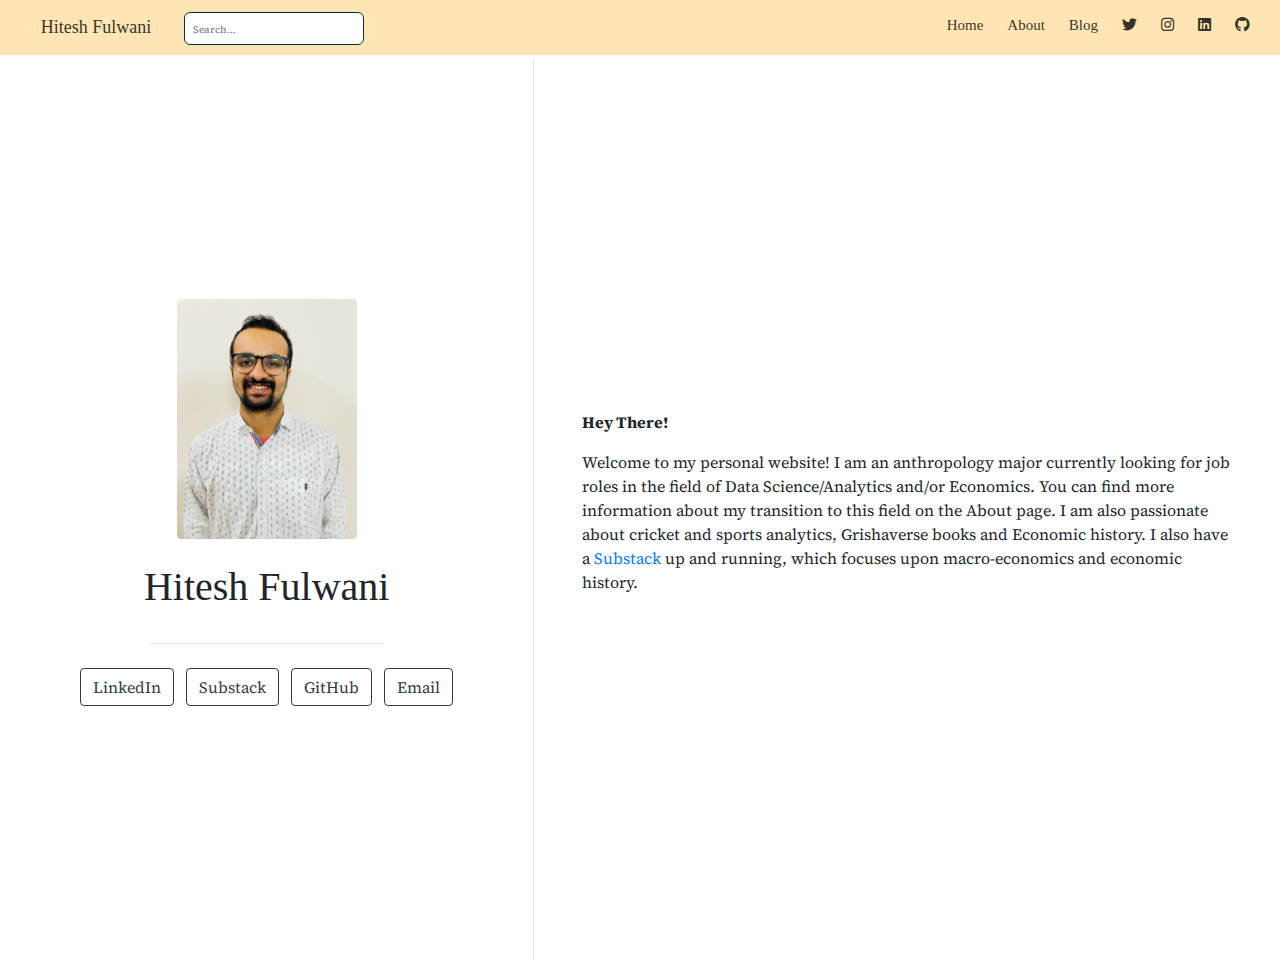
==== docs/index.html @ e6892bc8 "updating about" ====
<!doctype html>
<html lang="en">
  <head>
    <!-- Required meta tags -->
    <meta charset="utf-8">
    <meta name="viewport" content="width=device-width, initial-scale=1, shrink-to-fit=no">

    <!-- Bootstrap CSS -->
    <link rel="stylesheet" href="https://stackpath.bootstrapcdn.com/bootstrap/4.5.0/css/bootstrap.min.css">

    <link href="https://fonts.googleapis.com/css2?family=Roboto+Slab&display=swap" rel="stylesheet">
    <style type="text/css">body {font-family: 'Roboto Slab', serif;}</style>

    <title>Hitesh Fulwani</title>

    
          <!--radix_placeholder_navigation_in_header-->
          <meta name="distill:offset" content=""/>

          <script type="application/javascript">

            window.headroom_prevent_pin = false;

            window.document.addEventListener("DOMContentLoaded", function (event) {

              // initialize headroom for banner
              var header = $('header').get(0);
              var headerHeight = header.offsetHeight;
              var headroom = new Headroom(header, {
                tolerance: 5,
                onPin : function() {
                  if (window.headroom_prevent_pin) {
                    window.headroom_prevent_pin = false;
                    headroom.unpin();
                  }
                }
              });
              headroom.init();
              if(window.location.hash)
                headroom.unpin();
              $(header).addClass('headroom--transition');

              // offset scroll location for banner on hash change
              // (see: https://github.com/WickyNilliams/headroom.js/issues/38)
              window.addEventListener("hashchange", function(event) {
                window.scrollTo(0, window.pageYOffset - (headerHeight + 25));
              });

              // responsive menu
              $('.distill-site-header').each(function(i, val) {
                var topnav = $(this);
                var toggle = topnav.find('.nav-toggle');
                toggle.on('click', function() {
                  topnav.toggleClass('responsive');
                });
              });

              // nav dropdowns
              $('.nav-dropbtn').click(function(e) {
                $(this).next('.nav-dropdown-content').toggleClass('nav-dropdown-active');
                $(this).parent().siblings('.nav-dropdown')
                   .children('.nav-dropdown-content').removeClass('nav-dropdown-active');
              });
              $("body").click(function(e){
                $('.nav-dropdown-content').removeClass('nav-dropdown-active');
              });
              $(".nav-dropdown").click(function(e){
                e.stopPropagation();
              });
            });
          </script>

          <style type="text/css">

          /* Theme (user-documented overrideables for nav appearance) */

          .distill-site-nav {
            color: rgba(255, 255, 255, 0.8);
            background-color: #0F2E3D;
            font-size: 15px;
            font-weight: 300;
          }

          .distill-site-nav a {
            color: inherit;
            text-decoration: none;
          }

          .distill-site-nav a:hover {
            color: white;
          }

          @media print {
            .distill-site-nav {
              display: none;
            }
          }

          .distill-site-header {

          }

          .distill-site-footer {

          }


          /* Site Header */

          .distill-site-header {
            width: 100%;
            box-sizing: border-box;
            z-index: 3;
          }

          .distill-site-header .nav-left {
            display: inline-block;
            margin-left: 8px;
          }

          @media screen and (max-width: 768px) {
            .distill-site-header .nav-left {
              margin-left: 0;
            }
          }


          .distill-site-header .nav-right {
            float: right;
            margin-right: 8px;
          }

          .distill-site-header a,
          .distill-site-header .title {
            display: inline-block;
            text-align: center;
            padding: 14px 10px 14px 10px;
          }

          .distill-site-header .title {
            font-size: 18px;
            min-width: 150px;
          }

          .distill-site-header .logo {
            padding: 0;
          }

          .distill-site-header .logo img {
            display: none;
            max-height: 20px;
            width: auto;
            margin-bottom: -4px;
          }

          .distill-site-header .nav-image img {
            max-height: 18px;
            width: auto;
            display: inline-block;
            margin-bottom: -3px;
          }



          @media screen and (min-width: 1000px) {
            .distill-site-header .logo img {
              display: inline-block;
            }
            .distill-site-header .nav-left {
              margin-left: 20px;
            }
            .distill-site-header .nav-right {
              margin-right: 20px;
            }
            .distill-site-header .title {
              padding-left: 12px;
            }
          }


          .distill-site-header .nav-toggle {
            display: none;
          }

          .nav-dropdown {
            display: inline-block;
            position: relative;
          }

          .nav-dropdown .nav-dropbtn {
            border: none;
            outline: none;
            color: rgba(255, 255, 255, 0.8);
            padding: 16px 10px;
            background-color: transparent;
            font-family: inherit;
            font-size: inherit;
            font-weight: inherit;
            margin: 0;
            margin-top: 1px;
            z-index: 2;
          }

          .nav-dropdown-content {
            display: none;
            position: absolute;
            background-color: white;
            min-width: 200px;
            border: 1px solid rgba(0,0,0,0.15);
            border-radius: 4px;
            box-shadow: 0px 8px 16px 0px rgba(0,0,0,0.1);
            z-index: 1;
            margin-top: 2px;
            white-space: nowrap;
            padding-top: 4px;
            padding-bottom: 4px;
          }

          .nav-dropdown-content hr {
            margin-top: 4px;
            margin-bottom: 4px;
            border: none;
            border-bottom: 1px solid rgba(0, 0, 0, 0.1);
          }

          .nav-dropdown-active {
            display: block;
          }

          .nav-dropdown-content a, .nav-dropdown-content .nav-dropdown-header {
            color: black;
            padding: 6px 24px;
            text-decoration: none;
            display: block;
            text-align: left;
          }

          .nav-dropdown-content .nav-dropdown-header {
            display: block;
            padding: 5px 24px;
            padding-bottom: 0;
            text-transform: uppercase;
            font-size: 14px;
            color: #999999;
            white-space: nowrap;
          }

          .nav-dropdown:hover .nav-dropbtn {
            color: white;
          }

          .nav-dropdown-content a:hover {
            background-color: #ddd;
            color: black;
          }

          .nav-right .nav-dropdown-content {
            margin-left: -45%;
            right: 0;
          }

          @media screen and (max-width: 768px) {
            .distill-site-header a, .distill-site-header .nav-dropdown  {display: none;}
            .distill-site-header a.nav-toggle {
              float: right;
              display: block;
            }
            .distill-site-header .title {
              margin-left: 0;
            }
            .distill-site-header .nav-right {
              margin-right: 0;
            }
            .distill-site-header {
              overflow: hidden;
            }
            .nav-right .nav-dropdown-content {
              margin-left: 0;
            }
          }


          @media screen and (max-width: 768px) {
            .distill-site-header.responsive {position: relative; min-height: 500px; }
            .distill-site-header.responsive a.nav-toggle {
              position: absolute;
              right: 0;
              top: 0;
            }
            .distill-site-header.responsive a,
            .distill-site-header.responsive .nav-dropdown {
              display: block;
              text-align: left;
            }
            .distill-site-header.responsive .nav-left,
            .distill-site-header.responsive .nav-right {
              width: 100%;
            }
            .distill-site-header.responsive .nav-dropdown {float: none;}
            .distill-site-header.responsive .nav-dropdown-content {position: relative;}
            .distill-site-header.responsive .nav-dropdown .nav-dropbtn {
              display: block;
              width: 100%;
              text-align: left;
            }
          }

          /* Site Footer */

          .distill-site-footer {
            width: 100%;
            overflow: hidden;
            box-sizing: border-box;
            z-index: 3;
            margin-top: 30px;
            padding-top: 30px;
            padding-bottom: 30px;
            text-align: center;
          }

          /* Headroom */

          d-title {
            padding-top: 6rem;
          }

          @media print {
            d-title {
              padding-top: 4rem;
            }
          }

          .headroom {
            z-index: 1000;
            position: fixed;
            top: 0;
            left: 0;
            right: 0;
          }

          .headroom--transition {
            transition: all .4s ease-in-out;
          }

          .headroom--unpinned {
            top: -100px;
          }

          .headroom--pinned {
            top: 0;
          }

          /* adjust viewport for navbar height */
          /* helps vertically center bootstrap (non-distill) content */
          .min-vh-100 {
            min-height: calc(100vh - 100px) !important;
          }

          </style>

          <script src="site_libs/jquery-1.11.3/jquery.min.js"></script>
          <link href="site_libs/font-awesome-5.1.0/css/all.css" rel="stylesheet"/>
          <link href="site_libs/font-awesome-5.1.0/css/v4-shims.css" rel="stylesheet"/>
          <script src="site_libs/headroom-0.9.4/headroom.min.js"></script>
          <script src="site_libs/autocomplete-0.37.1/autocomplete.min.js"></script>
          <script src="site_libs/fuse-6.4.1/fuse.min.js"></script>

          <script type="application/javascript">

          function getMeta(metaName) {
            var metas = document.getElementsByTagName('meta');
            for (let i = 0; i < metas.length; i++) {
              if (metas[i].getAttribute('name') === metaName) {
                return metas[i].getAttribute('content');
              }
            }
            return '';
          }

          function offsetURL(url) {
            var offset = getMeta('distill:offset');
            return offset ? offset + '/' + url : url;
          }

          function createFuseIndex() {

            // create fuse index
            var options = {
              keys: [
                { name: 'title', weight: 20 },
                { name: 'categories', weight: 15 },
                { name: 'description', weight: 10 },
                { name: 'contents', weight: 5 },
              ],
              ignoreLocation: true,
              threshold: 0
            };
            var fuse = new window.Fuse([], options);

            // fetch the main search.json
            return fetch(offsetURL('search.json'))
              .then(function(response) {
                if (response.status == 200) {
                  return response.json().then(function(json) {
                    // index main articles
                    json.articles.forEach(function(article) {
                      fuse.add(article);
                    });
                    // download collections and index their articles
                    return Promise.all(json.collections.map(function(collection) {
                      return fetch(offsetURL(collection)).then(function(response) {
                        if (response.status === 200) {
                          return response.json().then(function(articles) {
                            articles.forEach(function(article) {
                              fuse.add(article);
                            });
                          })
                        } else {
                          return Promise.reject(
                            new Error('Unexpected status from search index request: ' +
                                      response.status)
                          );
                        }
                      });
                    })).then(function() {
                      return fuse;
                    });
                  });

                } else {
                  return Promise.reject(
                    new Error('Unexpected status from search index request: ' +
                                response.status)
                  );
                }
              });
          }

          window.document.addEventListener("DOMContentLoaded", function (event) {

            // get search element (bail if we don't have one)
            var searchEl = window.document.getElementById('distill-search');
            if (!searchEl)
              return;

            createFuseIndex()
              .then(function(fuse) {

                // make search box visible
                searchEl.classList.remove('hidden');

                // initialize autocomplete
                var options = {
                  autoselect: true,
                  hint: false,
                  minLength: 2,
                };
                window.autocomplete(searchEl, options, [{
                  source: function(query, callback) {
                    const searchOptions = {
                      isCaseSensitive: false,
                      shouldSort: true,
                      minMatchCharLength: 2,
                      limit: 10,
                    };
                    var results = fuse.search(query, searchOptions);
                    callback(results
                      .map(function(result) { return result.item; })
                    );
                  },
                  templates: {
                    suggestion: function(suggestion) {
                      var img = suggestion.preview && Object.keys(suggestion.preview).length > 0
                        ? `<img src="${offsetURL(suggestion.preview)}"</img>`
                        : '';
                      var html = `
                        <div class="search-item">
                          <h3>${suggestion.title}</h3>
                          <div class="search-item-description">
                            ${suggestion.description || ''}
                          </div>
                          <div class="search-item-preview">
                            ${img}
                          </div>
                        </div>
                      `;
                      return html;
                    }
                  }
                }]).on('autocomplete:selected', function(event, suggestion) {
                  window.location.href = offsetURL(suggestion.path);
                });
                // remove inline display style on autocompleter (we want to
                // manage responsive display via css)
                $('.algolia-autocomplete').css("display", "");
              })
              .catch(function(error) {
                console.log(error);
              });

          });

          </script>

          <style type="text/css">

          .nav-search {
            font-size: x-small;
          }

          /* Algolioa Autocomplete */

          .algolia-autocomplete {
            display: inline-block;
            margin-left: 10px;
            vertical-align: sub;
            background-color: white;
            color: black;
            padding: 6px;
            padding-top: 8px;
            padding-bottom: 0;
            border-radius: 6px;
            border: 1px #0F2E3D solid;
            width: 180px;
          }


          @media screen and (max-width: 768px) {
            .distill-site-nav .algolia-autocomplete {
              display: none;
              visibility: hidden;
            }
            .distill-site-nav.responsive .algolia-autocomplete {
              display: inline-block;
              visibility: visible;
            }
            .distill-site-nav.responsive .algolia-autocomplete .aa-dropdown-menu {
              margin-left: 0;
              width: 400px;
              max-height: 400px;
            }
          }

          .algolia-autocomplete .aa-input, .algolia-autocomplete .aa-hint {
            width: 90%;
            outline: none;
            border: none;
          }

          .algolia-autocomplete .aa-hint {
            color: #999;
          }
          .algolia-autocomplete .aa-dropdown-menu {
            width: 550px;
            max-height: 70vh;
            overflow-x: visible;
            overflow-y: scroll;
            padding: 5px;
            margin-top: 3px;
            margin-left: -150px;
            background-color: #fff;
            border-radius: 5px;
            border: 1px solid #999;
            border-top: none;
          }

          .algolia-autocomplete .aa-dropdown-menu .aa-suggestion {
            cursor: pointer;
            padding: 5px 4px;
            border-bottom: 1px solid #eee;
          }

          .algolia-autocomplete .aa-dropdown-menu .aa-suggestion:last-of-type {
            border-bottom: none;
            margin-bottom: 2px;
          }

          .algolia-autocomplete .aa-dropdown-menu .aa-suggestion .search-item {
            overflow: hidden;
            font-size: 0.8em;
            line-height: 1.4em;
          }

          .algolia-autocomplete .aa-dropdown-menu .aa-suggestion .search-item h3 {
            font-size: 1rem;
            margin-block-start: 0;
            margin-block-end: 5px;
          }

          .algolia-autocomplete .aa-dropdown-menu .aa-suggestion .search-item-description {
            display: inline-block;
            overflow: hidden;
            height: 2.8em;
            width: 80%;
            margin-right: 4%;
          }

          .algolia-autocomplete .aa-dropdown-menu .aa-suggestion .search-item-preview {
            display: inline-block;
            width: 15%;
          }

          .algolia-autocomplete .aa-dropdown-menu .aa-suggestion .search-item-preview img {
            height: 3em;
            width: auto;
            display: none;
          }

          .algolia-autocomplete .aa-dropdown-menu .aa-suggestion .search-item-preview img[src] {
            display: initial;
          }

          .algolia-autocomplete .aa-dropdown-menu .aa-suggestion.aa-cursor {
            background-color: #eee;
          }
          .algolia-autocomplete .aa-dropdown-menu .aa-suggestion em {
            font-weight: bold;
            font-style: normal;
          }

          </style>


          <!--/radix_placeholder_navigation_in_header-->
          <!--radix_placeholder_site_in_header-->
          <script type="text/javascript" cookie-consent="tracking" async src="https://www.googletagmanager.com/gtag/js?id=G-RFBGCQ4ZJC"></script>
          <script type="text/javascript" cookie-consent="tracking">
          window.dataLayer = window.dataLayer || [];
          function gtag(){dataLayer.push(arguments);}
          gtag('js', new Date());
          gtag('config', 'G-RFBGCQ4ZJC');
          </script>
          <!--/radix_placeholder_site_in_header-->
          
          <style type="text/css">
          body {
            padding-top: 60px;
          }
          </style>
          <style type="text/css">
          /* base variables */

          /* Edit the CSS properties in this file to create a custom
             Distill theme. Only edit values in the right column
             for each row; values shown are the CSS defaults.
             To return any property to the default,
             you may set its value to: unset
             All rows must end with a semi-colon.                      */

          /* Optional: embed custom fonts here with `@import`          */
          /* This must remain at the top of this file.                 */



          html {
            /*-- Main font sizes --*/
            --title-size:      50px;
            --body-size:       1.06rem;
            --code-size:       14px;
            --aside-size:      12px;
            --fig-cap-size:    13px;
            /*-- Main font colors --*/
            --title-color:     #000000;
            --header-color:    rgba(0, 0, 0, 0.8);
            --body-color:      rgba(0, 0, 0, 0.8);
            --aside-color:     rgba(0, 0, 0, 0.6);
            --fig-cap-color:   rgba(0, 0, 0, 0.6);
            /*-- Specify custom fonts ~~~ must be imported above   --*/
            --heading-font:    sans-serif;
            --mono-font:       monospace;
            --body-font:       sans-serif;
            --navbar-font:     sans-serif;  /* websites + blogs only */
          }

          /*-- ARTICLE METADATA --*/
          d-byline {
            --heading-size:    0.6rem;
            --heading-color:   rgba(0, 0, 0, 0.5);
            --body-size:       0.8rem;
            --body-color:      rgba(0, 0, 0, 0.8);
          }

          /*-- ARTICLE TABLE OF CONTENTS --*/
          .d-contents {
            --heading-size:    18px;
            --contents-size:   13px;
          }

          /*-- ARTICLE APPENDIX --*/
          d-appendix {
            --heading-size:    15px;
            --heading-color:   rgba(0, 0, 0, 0.65);
            --text-size:       0.8em;
            --text-color:      rgba(0, 0, 0, 0.5);
          }

          /*-- WEBSITE HEADER + FOOTER --*/
          /* These properties only apply to Distill sites and blogs  */

          .distill-site-header {
            --title-size:       18px;
            --text-color:       rgba(255, 255, 255, 0.8);
            --text-size:        15px;
            --hover-color:      white;
            --bkgd-color:       #0F2E3D;
          }

          .distill-site-footer {
            --text-color:       rgba(255, 255, 255, 0.8);
            --text-size:        15px;
            --hover-color:      white;
            --bkgd-color:       #0F2E3D;
          }

          /*-- Additional custom styles --*/
          /* Add any additional CSS rules below                      */
          </style>
          <style type="text/css">
          /* base variables */

          /* Edit the CSS properties in this file to create a custom
             Distill theme. Only edit values in the right column
             for each row; values shown are the CSS defaults.
             To return any property to the default,
             you may set its value to: unset
             All rows must end with a semi-colon.                      */

          /* Optional: embed custom fonts here with `@import`          */
          /* This must remain at the top of this file.                 */

          @import url ('https://fonts.googleapis.com/css2?family=Newsreader:wght@200&display=swap');
          @import url('https://fonts.googleapis.com/css2?family=Crimson+Text');
          @import url('https://fonts.googleapis.com/css2?family=DM+Mono');
          @import url('https://fonts.googleapis.com/css2?family=Source+Serif+Pro&display=swap');


          html {
            /*-- Main font sizes --*/
            --title-size:      50px;
            --body-size:       1.06rem;
            --code-size:       14px;
            --aside-size:      13px;
            --fig-cap-size:    13px;
            /*-- Main font colors --*/
            --title-color:     #000000;
            --header-color:    rgba(0, 0, 0, 0.8);
            --body-color:      rgba(0, 0, 0, 0.8);
            --aside-color:     rgba(0, 0, 0, 0.6);
            --fig-cap-color:   rgba(0, 0, 0, 0.6);
            /*-- Specify custom fonts ~~~ must be imported above   --*/
             /*-- Specify custom fonts ~~~ must be imported above   --*/
            --heading-font:    "Newsreader", serif;
            --mono-font:       "Crimson Text", monospace;
            --body-font:       "Source Serif Pro", serif;
            --navbar-font:     "Newsreader", serif; /* websites + blogs only */
          }

          /*-- ARTICLE METADATA --*/
          d-byline {
            --heading-size:    0.6rem;
            --heading-color:   rgba(0, 0, 0, 0.5);
            --body-size:       1.0rem;
            --body-color:      rgba(0, 0, 0, 0.8);
          }

          /*-- ARTICLE TABLE OF CONTENTS --*/
          .d-contents {
            --heading-size:    18px;
            --contents-size:   13px;
          }

          /*-- ARTICLE APPENDIX --*/
          d-appendix {
            --heading-size:    15px;
            --heading-color:   rgba(0, 0, 0, 0.65);
            --text-size:       0.8em;
            --text-color:      rgba(0, 0, 0, 0.5);
          }

          /*-- WEBSITE HEADER + FOOTER --*/
          /* These properties only apply to Distill sites and blogs  */

          .distill-site-header {
            --title-size:       18px;
            --text-color:       rgb(0 0 0 / 80%);
            --text-size:        15px;
            --hover-color:      rgb(0 0 0 / 80%);
            --bkgd-color:       #FFE5B4;
          }

          .distill-site-footer {
            --text-color:       rgba(255, 255, 255, 0.8);
            --text-size:        15px;
            --hover-color:      white;
            --bkgd-color:       #FFE5B4;
          }




          /*-- Additional custom styles --*/
          /* Add any additional CSS rules below                      */

          .pull-left {
            float: left;
            width: 47%;
          }

          .pull-right {
            float: right;
            width: 47%;
          }

          .card {
              color: #474747;
              background-color: #FFE5B4;
              box-shadow: 0 4px 8px 0 rgba(0,0,0,0.2);
              transition: 0.3s;
              border-radius: 10px; 
              margin: 16px 16px;
              text-decoration: none;
              display: flex;
          }







          .card-img {
            padding-top: 10px;
            padding-right: 10px;
            padding-bottom: 5px;
            border-radius: 30px;
          }



          .card-footer {
            background-color: #000;
            color: white;
            text-align: right;
            padding-right: 2px;
          }




          @media screen and (max-width: 992px) {
            .card {
              color: #474747;
              background-color: #FFE5B4;
              box-shadow: 0 4px 8px 0 rgba(0,0,0,0.2);
              transition: 0.3s;
              border-radius: 10px; 
              margin: 16px 16px;
              text-decoration: none;
              display: block;
              width: 300px;
            }
            
          }</style>
          <style type="text/css">
          /* base style */

          /* FONT FAMILIES */

          :root {
            --heading-default: -apple-system, BlinkMacSystemFont, "Segoe UI", Roboto, Oxygen, Ubuntu, Cantarell, "Fira Sans", "Droid Sans", "Helvetica Neue", Arial, sans-serif;
            --mono-default: Consolas, Monaco, 'Andale Mono', 'Ubuntu Mono', monospace;
            --body-default: -apple-system, BlinkMacSystemFont, "Segoe UI", Roboto, Oxygen, Ubuntu, Cantarell, "Fira Sans", "Droid Sans", "Helvetica Neue", Arial, sans-serif;
          }

          body,
          .posts-list .post-preview p,
          .posts-list .description p {
            font-family: var(--body-font), var(--body-default);
          }

          h1, h2, h3, h4, h5, h6,
          .posts-list .post-preview h2,
          .posts-list .description h2 {
            font-family: var(--heading-font), var(--heading-default);
          }

          d-article div.sourceCode code,
          d-article pre code {
            font-family: var(--mono-font), var(--mono-default);
          }


          /*-- TITLE --*/
          d-title h1,
          .posts-list > h1 {
            color: var(--title-color, black);
          }

          d-title h1 {
            font-size: var(--title-size, 50px);
          }

          /*-- HEADERS --*/
          d-article h1,
          d-article h2,
          d-article h3,
          d-article h4,
          d-article h5,
          d-article h6 {
            color: var(--header-color, rgba(0, 0, 0, 0.8));
          }

          /*-- BODY --*/
          d-article > p,  /* only text inside of <p> tags */
          d-article > ul, /* lists */
          d-article > ol {
            color: var(--body-color, rgba(0, 0, 0, 0.8));
            font-size: var(--body-size, 1.06rem);
          }


          /*-- CODE --*/
          d-article div.sourceCode code,
          d-article pre code {
            font-size: var(--code-size, 14px);
          }

          /*-- ASIDE --*/
          d-article aside {
            font-size: var(--aside-size, 12px);
            color: var(--aside-color, rgba(0, 0, 0, 0.6));
          }

          /*-- FIGURE CAPTIONS --*/
          figure .caption,
          figure figcaption,
          .figure .caption {
            font-size: var(--fig-cap-size, 13px);
            color: var(--fig-cap-color, rgba(0, 0, 0, 0.6));
          }

          /*-- METADATA --*/
          d-byline h3 {
            font-size: var(--heading-size, 0.6rem);
            color: var(--heading-color, rgba(0, 0, 0, 0.5));
          }

          d-byline {
            font-size: var(--body-size, 0.8rem);
            color: var(--body-color, rgba(0, 0, 0, 0.8));
          }

          d-byline a,
          d-article d-byline a {
            color: var(--body-color, rgba(0, 0, 0, 0.8));
          }

          /*-- TABLE OF CONTENTS --*/
          .d-contents nav h3 {
            font-size: var(--heading-size, 18px);
          }

          .d-contents nav a {
            font-size: var(--contents-size, 13px);
          }

          /*-- APPENDIX --*/
          d-appendix h3 {
            font-size: var(--heading-size, 15px);
            color: var(--heading-color, rgba(0, 0, 0, 0.65));
          }

          d-appendix {
            font-size: var(--text-size, 0.8em);
            color: var(--text-color, rgba(0, 0, 0, 0.5));
          }

          d-appendix d-footnote-list a.footnote-backlink {
            color: var(--text-color, rgba(0, 0, 0, 0.5));
          }

          /*-- WEBSITE HEADER + FOOTER --*/
          .distill-site-header .title {
            font-size: var(--title-size, 18px);
            font-family: var(--navbar-font), var(--heading-default);
          }

          .distill-site-header a,
          .nav-dropdown .nav-dropbtn {
            font-family: var(--navbar-font), var(--heading-default);
          }

          .nav-dropdown .nav-dropbtn {
            color: var(--text-color, rgba(255, 255, 255, 0.8));
            font-size: var(--text-size, 15px);
          }

          .distill-site-header a:hover,
          .nav-dropdown:hover .nav-dropbtn {
            color: var(--hover-color, white);
          }

          .distill-site-header {
            font-size: var(--text-size, 15px);
            color: var(--text-color, rgba(255, 255, 255, 0.8));
            background-color: var(--bkgd-color, #0F2E3D);
          }

          .distill-site-footer {
            font-size: var(--text-size, 15px);
            color: var(--text-color, rgba(255, 255, 255, 0.8));
            background-color: var(--bkgd-color, #0F2E3D);
          }

          .distill-site-footer a:hover {
            color: var(--hover-color, white);
          }</style>
          <script src="C:\Users\HITESH~1\DOCUME~1\R\WIN-LI~1\4.0\RMARKD~1\rmd\h\pandoc\HEADER~1.JS"></script>
    
    
  </head>
  <body>

          <!--radix_placeholder_navigation_before_body-->
          <header class="header header--fixed" role="banner">
          <nav class="distill-site-nav distill-site-header">
          <div class="nav-left">
          <a href="index.html" class="title">Hitesh Fulwani</a>
          <input id="distill-search" class="nav-search hidden" type="text" placeholder="Search..."/>
          </div>
          <div class="nav-right">
          <a href="index.html">Home</a>
          <a href="about.html">About</a>
          <a href="blog.html">Blog</a>
          <a href="https://twitter.com/hiteshf8">
          <i class="fab fa-twitter" aria-hidden="true"></i>
          </a>
          <a href="https://www.instagram.com/hitesh_fulwani08/">
          <i class="fab fa-instagram" aria-hidden="true"></i>
          </a>
          <a href="https://www.linkedin.com/in/hitesh-fulwani-ba5a4119a/">
          <i class="fab fa-linkedin" aria-hidden="true"></i>
          </a>
          <a href="https://github.com/Hitesh-Fulwani">
          <i class="fab fa-github" aria-hidden="true"></i>
          </a>
          <a href="javascript:void(0);" class="nav-toggle">&#9776;</a>
          </div>
          </nav>
          </header>
          <!--/radix_placeholder_navigation_before_body-->
          <!--radix_placeholder_site_before_body-->
          <!--/radix_placeholder_site_before_body-->
    
    <div class="container-fluid d-none d-lg-block d-xl-block">
      <div class="d-flex row flex-row vh-100">
        <div class="d-flex flex-column col-5 align-items-center text-center align-self-center">
          <div class="mx-auto text-center">
            <div class="p-3">
              <img src=images/my_image.jpg style="height:15rem" class="rounded">
            </div>
            <div class="p-2">
              <h1>Hitesh Fulwani</h1>
            </div>
            <hr style="width:60%;"/>
            <div class="p-2">
              <div id="icon-list">
                <ul class="list-inline">
                                    <li class="list-inline-item">
                    <a href=https://www.linkedin.com/in/hitesh-fulwani-ba5a4119a/>
                      <button type="button" class="btn btn-outline-dark mb-2">
                        LinkedIn
                      </button>
                    </a>
                  </li>
                                    <li class="list-inline-item">
                    <a href=https://hiteshfulwani.substack.com/>
                      <button type="button" class="btn btn-outline-dark mb-2">
                        Substack
                      </button>
                    </a>
                  </li>
                                    <li class="list-inline-item">
                    <a href=https://github.com/Hitesh-Fulwani>
                      <button type="button" class="btn btn-outline-dark mb-2">
                        GitHub
                      </button>
                    </a>
                  </li>
                                    <li class="list-inline-item">
                    <a href=hiteshf@protonmail.com>
                      <button type="button" class="btn btn-outline-dark mb-2">
                        Email
                      </button>
                    </a>
                  </li>
                                  </ul>
              </div>
            </div>
          </div>
        </div>
        <div class="d-flex flex-column vh-100 border-left"></div>
        <div class="d-flex flex-column col px-5 align-items-center align-self-center mh-100" style="overflow-y: scroll;">
          <div class="my-5" id="content">
            <p><strong>Hey There!</strong></p>
            <p>Welcome to my personal website! I am an anthropology major currently looking for job roles in the field of Data Science/Analytics and/or Economics. You can find more information about my transition to this field on the About page. I am also passionate about cricket and sports analytics, Grishaverse books and Economic history. I also have a <a href="https://hiteshfulwani.substack.com/">Substack</a> up and running, which focuses upon macro-economics and economic history.</p>
          </div>
        </div>
      </div>
    </div>

    <div class="container-flex min-vh-100 d-block d-lg-none d-xl-none">
      <div class="d-flex flex-row justify-content-center">
        <div class="d-flex flex-col">
          <div class="mx-auto">
            <div class="p-3 mt-3 text-center">
              <img src=images/my_image.jpg style="height:15rem" class="rounded">
            </div>
            <div class="p-2 text-center">
              <h1>Hitesh Fulwani</h1>
            </div>
            <hr style="width:60%;"/>

            <div class="row justify-content-center align-items-center">
              <div class="col-8 p-1 text-center">
                <div class="list-group">
                                    <a href=https://www.linkedin.com/in/hitesh-fulwani-ba5a4119a/>
                    <button type="button" class="list-group-item list-group-item-action my-1 rounded">
                      LinkedIn
                    </button>
                  </a>
                                    <a href=https://hiteshfulwani.substack.com/>
                    <button type="button" class="list-group-item list-group-item-action my-1 rounded">
                      Substack
                    </button>
                  </a>
                                    <a href=https://github.com/Hitesh-Fulwani>
                    <button type="button" class="list-group-item list-group-item-action my-1 rounded">
                      GitHub
                    </button>
                  </a>
                                    <a href=hiteshf@protonmail.com>
                    <button type="button" class="list-group-item list-group-item-action my-1 rounded">
                      Email
                    </button>
                  </a>
                                  </div>
              </div>
            </div>
            <div class="p pt-4 px-5">
              <p><strong>Hey There!</strong></p>
              <p>Welcome to my personal website! I am an anthropology major currently looking for job roles in the field of Data Science/Analytics and/or Economics. You can find more information about my transition to this field on the About page. I am also passionate about cricket and sports analytics, Grishaverse books and Economic history. I also have a <a href="https://hiteshfulwani.substack.com/">Substack</a> up and running, which focuses upon macro-economics and economic history.</p>
            </div>
        </div>
      </div>
    </div>

    <!-- Optional JavaScript -->
    <!-- jQuery first, then Popper.js, then Bootstrap JS -->
    <script src="https://code.jquery.com/jquery-3.5.1.slim.min.js" integrity="sha384-DfXdz2htPH0lsSSs5nCTpuj/zy4C+OGpamoFVy38MVBnE+IbbVYUew+OrCXaRkfj" crossorigin="anonymous"></script>
    <script src="https://cdn.jsdelivr.net/npm/popper.js@1.16.0/dist/umd/popper.min.js" integrity="sha384-Q6E9RHvbIyZFJoft+2mJbHaEWldlvI9IOYy5n3zV9zzTtmI3UksdQRVvoxMfooAo" crossorigin="anonymous"></script>
    <script src="https://stackpath.bootstrapcdn.com/bootstrap/4.5.0/js/bootstrap.min.js" integrity="sha384-OgVRvuATP1z7JjHLkuOU7Xw704+h835Lr+6QL9UvYjZE3Ipu6Tp75j7Bh/kR0JKI" crossorigin="anonymous"></script>

      <!--radix_placeholder_site_after_body-->
      <!--/radix_placeholder_site_after_body-->
      <!--radix_placeholder_navigation_after_body-->
      <!--/radix_placeholder_navigation_after_body-->
  
  </body>
</html>
---- docs/site_libs/font-awesome-5.1.0/css/all.css ----
/*!
 * Font Awesome Free 5.1.0 by @fontawesome - https://fontawesome.com
 * License - https://fontawesome.com/license (Icons: CC BY 4.0, Fonts: SIL OFL 1.1, Code: MIT License)
 */
.fa,.fab,.fal,.far,.fas{-moz-osx-font-smoothing:grayscale;-webkit-font-smoothing:antialiased;display:inline-block;font-style:normal;font-variant:normal;text-rendering:auto;line-height:1}.fa-lg{font-size:1.33333em;line-height:.75em;vertical-align:-.0667em}.fa-xs{font-size:.75em}.fa-sm{font-size:.875em}.fa-1x{font-size:1em}.fa-2x{font-size:2em}.fa-3x{font-size:3em}.fa-4x{font-size:4em}.fa-5x{font-size:5em}.fa-6x{font-size:6em}.fa-7x{font-size:7em}.fa-8x{font-size:8em}.fa-9x{font-size:9em}.fa-10x{font-size:10em}.fa-fw{text-align:center;width:1.25em}.fa-ul{list-style-type:none;margin-left:2.5em;padding-left:0}.fa-ul>li{position:relative}.fa-li{left:-2em;position:absolute;text-align:center;width:2em;line-height:inherit}.fa-border{border:.08em solid #eee;border-radius:.1em;padding:.2em .25em .15em}.fa-pull-left{float:left}.fa-pull-right{float:right}.fa.fa-pull-left,.fab.fa-pull-left,.fal.fa-pull-left,.far.fa-pull-left,.fas.fa-pull-left{margin-right:.3em}.fa.fa-pull-right,.fab.fa-pull-right,.fal.fa-pull-right,.far.fa-pull-right,.fas.fa-pull-right{margin-left:.3em}.fa-spin{animation:a 2s infinite linear}.fa-pulse{animation:a 1s infinite steps(8)}@keyframes a{0%{transform:rotate(0deg)}to{transform:rotate(1turn)}}.fa-rotate-90{-ms-filter:"progid:DXImageTransform.Microsoft.BasicImage(rotation=1)";transform:rotate(90deg)}.fa-rotate-180{-ms-filter:"progid:DXImageTransform.Microsoft.BasicImage(rotation=2)";transform:rotate(180deg)}.fa-rotate-270{-ms-filter:"progid:DXImageTransform.Microsoft.BasicImage(rotation=3)";transform:rotate(270deg)}.fa-flip-horizontal{-ms-filter:"progid:DXImageTransform.Microsoft.BasicImage(rotation=0, mirror=1)";transform:scaleX(-1)}.fa-flip-vertical{transform:scaleY(-1)}.fa-flip-horizontal.fa-flip-vertical,.fa-flip-vertical{-ms-filter:"progid:DXImageTransform.Microsoft.BasicImage(rotation=2, mirror=1)"}.fa-flip-horizontal.fa-flip-vertical{transform:scale(-1)}:root .fa-flip-horizontal,:root .fa-flip-vertical,:root .fa-rotate-90,:root .fa-rotate-180,:root .fa-rotate-270{-webkit-filter:none;filter:none}.fa-stack{display:inline-block;height:2em;line-height:2em;position:relative;vertical-align:middle;width:2em}.fa-stack-1x,.fa-stack-2x{left:0;position:absolute;text-align:center;width:100%}.fa-stack-1x{line-height:inherit}.fa-stack-2x{font-size:2em}.fa-inverse{color:#fff}.fa-500px:before{content:"\f26e"}.fa-accessible-icon:before{content:"\f368"}.fa-accusoft:before{content:"\f369"}.fa-address-book:before{content:"\f2b9"}.fa-address-card:before{content:"\f2bb"}.fa-adjust:before{content:"\f042"}.fa-adn:before{content:"\f170"}.fa-adversal:before{content:"\f36a"}.fa-affiliatetheme:before{content:"\f36b"}.fa-algolia:before{content:"\f36c"}.fa-align-center:before{content:"\f037"}.fa-align-justify:before{content:"\f039"}.fa-align-left:before{content:"\f036"}.fa-align-right:before{content:"\f038"}.fa-allergies:before{content:"\f461"}.fa-amazon:before{content:"\f270"}.fa-amazon-pay:before{content:"\f42c"}.fa-ambulance:before{content:"\f0f9"}.fa-american-sign-language-interpreting:before{content:"\f2a3"}.fa-amilia:before{content:"\f36d"}.fa-anchor:before{content:"\f13d"}.fa-android:before{content:"\f17b"}.fa-angellist:before{content:"\f209"}.fa-angle-double-down:before{content:"\f103"}.fa-angle-double-left:before{content:"\f100"}.fa-angle-double-right:before{content:"\f101"}.fa-angle-double-up:before{content:"\f102"}.fa-angle-down:before{content:"\f107"}.fa-angle-left:before{content:"\f104"}.fa-angle-right:before{content:"\f105"}.fa-angle-up:before{content:"\f106"}.fa-angry:before{content:"\f556"}.fa-angrycreative:before{content:"\f36e"}.fa-angular:before{content:"\f420"}.fa-app-store:before{content:"\f36f"}.fa-app-store-ios:before{content:"\f370"}.fa-apper:before{content:"\f371"}.fa-apple:before{content:"\f179"}.fa-apple-pay:before{content:"\f415"}.fa-archive:before{content:"\f187"}.fa-archway:before{content:"\f557"}.fa-arrow-alt-circle-down:before{content:"\f358"}.fa-arrow-alt-circle-left:before{content:"\f359"}.fa-arrow-alt-circle-right:before{content:"\f35a"}.fa-arrow-alt-circle-up:before{content:"\f35b"}.fa-arrow-circle-down:before{content:"\f0ab"}.fa-arrow-circle-left:before{content:"\f0a8"}.fa-arrow-circle-right:before{content:"\f0a9"}.fa-arrow-circle-up:before{content:"\f0aa"}.fa-arrow-down:before{content:"\f063"}.fa-arrow-left:before{content:"\f060"}.fa-arrow-right:before{content:"\f061"}.fa-arrow-up:before{content:"\f062"}.fa-arrows-alt:before{content:"\f0b2"}.fa-arrows-alt-h:before{content:"\f337"}.fa-arrows-alt-v:before{content:"\f338"}.fa-assistive-listening-systems:before{content:"\f2a2"}.fa-asterisk:before{content:"\f069"}.fa-asymmetrik:before{content:"\f372"}.fa-at:before{content:"\f1fa"}.fa-atlas:before{content:"\f558"}.fa-audible:before{content:"\f373"}.fa-audio-description:before{content:"\f29e"}.fa-autoprefixer:before{content:"\f41c"}.fa-avianex:before{content:"\f374"}.fa-aviato:before{content:"\f421"}.fa-award:before{content:"\f559"}.fa-aws:before{content:"\f375"}.fa-backspace:before{content:"\f55a"}.fa-backward:before{content:"\f04a"}.fa-balance-scale:before{content:"\f24e"}.fa-ban:before{content:"\f05e"}.fa-band-aid:before{content:"\f462"}.fa-bandcamp:before{content:"\f2d5"}.fa-barcode:before{content:"\f02a"}.fa-bars:before{content:"\f0c9"}.fa-baseball-ball:before{content:"\f433"}.fa-basketball-ball:before{content:"\f434"}.fa-bath:before{content:"\f2cd"}.fa-battery-empty:before{content:"\f244"}.fa-battery-full:before{content:"\f240"}.fa-battery-half:before{content:"\f242"}.fa-battery-quarter:before{content:"\f243"}.fa-battery-three-quarters:before{content:"\f241"}.fa-bed:before{content:"\f236"}.fa-beer:before{content:"\f0fc"}.fa-behance:before{content:"\f1b4"}.fa-behance-square:before{content:"\f1b5"}.fa-bell:before{content:"\f0f3"}.fa-bell-slash:before{content:"\f1f6"}.fa-bezier-curve:before{content:"\f55b"}.fa-bicycle:before{content:"\f206"}.fa-bimobject:before{content:"\f378"}.fa-binoculars:before{content:"\f1e5"}.fa-birthday-cake:before{content:"\f1fd"}.fa-bitbucket:before{content:"\f171"}.fa-bitcoin:before{content:"\f379"}.fa-bity:before{content:"\f37a"}.fa-black-tie:before{content:"\f27e"}.fa-blackberry:before{content:"\f37b"}.fa-blender:before{content:"\f517"}.fa-blind:before{content:"\f29d"}.fa-blogger:before{content:"\f37c"}.fa-blogger-b:before{content:"\f37d"}.fa-bluetooth:before{content:"\f293"}.fa-bluetooth-b:before{content:"\f294"}.fa-bold:before{content:"\f032"}.fa-bolt:before{content:"\f0e7"}.fa-bomb:before{content:"\f1e2"}.fa-bong:before{content:"\f55c"}.fa-book:before{content:"\f02d"}.fa-book-open:before{content:"\f518"}.fa-bookmark:before{content:"\f02e"}.fa-bowling-ball:before{content:"\f436"}.fa-box:before{content:"\f466"}.fa-box-open:before{content:"\f49e"}.fa-boxes:before{content:"\f468"}.fa-braille:before{content:"\f2a1"}.fa-briefcase:before{content:"\f0b1"}.fa-briefcase-medical:before{content:"\f469"}.fa-broadcast-tower:before{content:"\f519"}.fa-broom:before{content:"\f51a"}.fa-brush:before{content:"\f55d"}.fa-btc:before{content:"\f15a"}.fa-bug:before{content:"\f188"}.fa-building:before{content:"\f1ad"}.fa-bullhorn:before{content:"\f0a1"}.fa-bullseye:before{content:"\f140"}.fa-burn:before{content:"\f46a"}.fa-buromobelexperte:before{content:"\f37f"}.fa-bus:before{content:"\f207"}.fa-bus-alt:before{content:"\f55e"}.fa-buysellads:before{content:"\f20d"}.fa-calculator:before{content:"\f1ec"}.fa-calendar:before{content:"\f133"}.fa-calendar-alt:before{content:"\f073"}.fa-calendar-check:before{content:"\f274"}.fa-calendar-minus:before{content:"\f272"}.fa-calendar-plus:before{content:"\f271"}.fa-calendar-times:before{content:"\f273"}.fa-camera:before{content:"\f030"}.fa-camera-retro:before{content:"\f083"}.fa-cannabis:before{content:"\f55f"}.fa-capsules:before{content:"\f46b"}.fa-car:before{content:"\f1b9"}.fa-caret-down:before{content:"\f0d7"}.fa-caret-left:before{content:"\f0d9"}.fa-caret-right:before{content:"\f0da"}.fa-caret-square-down:before{content:"\f150"}.fa-caret-square-left:before{content:"\f191"}.fa-caret-square-right:before{content:"\f152"}.fa-caret-square-up:before{content:"\f151"}.fa-caret-up:before{content:"\f0d8"}.fa-cart-arrow-down:before{content:"\f218"}.fa-cart-plus:before{content:"\f217"}.fa-cc-amazon-pay:before{content:"\f42d"}.fa-cc-amex:before{content:"\f1f3"}.fa-cc-apple-pay:before{content:"\f416"}.fa-cc-diners-club:before{content:"\f24c"}.fa-cc-discover:before{content:"\f1f2"}.fa-cc-jcb:before{content:"\f24b"}.fa-cc-mastercard:before{content:"\f1f1"}.fa-cc-paypal:before{content:"\f1f4"}.fa-cc-stripe:before{content:"\f1f5"}.fa-cc-visa:before{content:"\f1f0"}.fa-centercode:before{content:"\f380"}.fa-certificate:before{content:"\f0a3"}.fa-chalkboard:before{content:"\f51b"}.fa-chalkboard-teacher:before{content:"\f51c"}.fa-chart-area:before{content:"\f1fe"}.fa-chart-bar:before{content:"\f080"}.fa-chart-line:before{content:"\f201"}.fa-chart-pie:before{content:"\f200"}.fa-check:before{content:"\f00c"}.fa-check-circle:before{content:"\f058"}.fa-check-double:before{content:"\f560"}.fa-check-square:before{content:"\f14a"}.fa-chess:before{content:"\f439"}.fa-chess-bishop:before{content:"\f43a"}.fa-chess-board:before{content:"\f43c"}.fa-chess-king:before{content:"\f43f"}.fa-chess-knight:before{content:"\f441"}.fa-chess-pawn:before{content:"\f443"}.fa-chess-queen:before{content:"\f445"}.fa-chess-rook:before{content:"\f447"}.fa-chevron-circle-down:before{content:"\f13a"}.fa-chevron-circle-left:before{content:"\f137"}.fa-chevron-circle-right:before{content:"\f138"}.fa-chevron-circle-up:before{content:"\f139"}.fa-chevron-down:before{content:"\f078"}.fa-chevron-left:before{content:"\f053"}.fa-chevron-right:before{content:"\f054"}.fa-chevron-up:before{content:"\f077"}.fa-child:before{content:"\f1ae"}.fa-chrome:before{content:"\f268"}.fa-church:before{content:"\f51d"}.fa-circle:before{content:"\f111"}.fa-circle-notch:before{content:"\f1ce"}.fa-clipboard:before{content:"\f328"}.fa-clipboard-check:before{content:"\f46c"}.fa-clipboard-list:before{content:"\f46d"}.fa-clock:before{content:"\f017"}.fa-clone:before{content:"\f24d"}.fa-closed-captioning:before{content:"\f20a"}.fa-cloud:before{content:"\f0c2"}.fa-cloud-download-alt:before{content:"\f381"}.fa-cloud-upload-alt:before{content:"\f382"}.fa-cloudscale:before{content:"\f383"}.fa-cloudsmith:before{content:"\f384"}.fa-cloudversify:before{content:"\f385"}.fa-cocktail:before{content:"\f561"}.fa-code:before{content:"\f121"}.fa-code-branch:before{content:"\f126"}.fa-codepen:before{content:"\f1cb"}.fa-codiepie:before{content:"\f284"}.fa-coffee:before{content:"\f0f4"}.fa-cog:before{content:"\f013"}.fa-cogs:before{content:"\f085"}.fa-coins:before{content:"\f51e"}.fa-columns:before{content:"\f0db"}.fa-comment:before{content:"\f075"}.fa-comment-alt:before{content:"\f27a"}.fa-comment-dots:before{content:"\f4ad"}.fa-comment-slash:before{content:"\f4b3"}.fa-comments:before{content:"\f086"}.fa-compact-disc:before{content:"\f51f"}.fa-compass:before{content:"\f14e"}.fa-compress:before{content:"\f066"}.fa-concierge-bell:before{content:"\f562"}.fa-connectdevelop:before{content:"\f20e"}.fa-contao:before{content:"\f26d"}.fa-cookie:before{content:"\f563"}.fa-cookie-bite:before{content:"\f564"}.fa-copy:before{content:"\f0c5"}.fa-copyright:before{content:"\f1f9"}.fa-couch:before{content:"\f4b8"}.fa-cpanel:before{content:"\f388"}.fa-creative-commons:before{content:"\f25e"}.fa-creative-commons-by:before{content:"\f4e7"}.fa-creative-commons-nc:before{content:"\f4e8"}.fa-creative-commons-nc-eu:before{content:"\f4e9"}.fa-creative-commons-nc-jp:before{content:"\f4ea"}.fa-creative-commons-nd:before{content:"\f4eb"}.fa-creative-commons-pd:before{content:"\f4ec"}.fa-creative-commons-pd-alt:before{content:"\f4ed"}.fa-creative-commons-remix:before{content:"\f4ee"}.fa-creative-commons-sa:before{content:"\f4ef"}.fa-creative-commons-sampling:before{content:"\f4f0"}.fa-creative-commons-sampling-plus:before{content:"\f4f1"}.fa-creative-commons-share:before{content:"\f4f2"}.fa-credit-card:before{content:"\f09d"}.fa-crop:before{content:"\f125"}.fa-crop-alt:before{content:"\f565"}.fa-crosshairs:before{content:"\f05b"}.fa-crow:before{content:"\f520"}.fa-crown:before{content:"\f521"}.fa-css3:before{content:"\f13c"}.fa-css3-alt:before{content:"\f38b"}.fa-cube:before{content:"\f1b2"}.fa-cubes:before{content:"\f1b3"}.fa-cut:before{content:"\f0c4"}.fa-cuttlefish:before{content:"\f38c"}.fa-d-and-d:before{content:"\f38d"}.fa-dashcube:before{content:"\f210"}.fa-database:before{content:"\f1c0"}.fa-deaf:before{content:"\f2a4"}.fa-delicious:before{content:"\f1a5"}.fa-deploydog:before{content:"\f38e"}.fa-deskpro:before{content:"\f38f"}.fa-desktop:before{content:"\f108"}.fa-deviantart:before{content:"\f1bd"}.fa-diagnoses:before{content:"\f470"}.fa-dice:before{content:"\f522"}.fa-dice-five:before{content:"\f523"}.fa-dice-four:before{content:"\f524"}.fa-dice-one:before{content:"\f525"}.fa-dice-six:before{content:"\f526"}.fa-dice-three:before{content:"\f527"}.fa-dice-two:before{content:"\f528"}.fa-digg:before{content:"\f1a6"}.fa-digital-ocean:before{content:"\f391"}.fa-digital-tachograph:before{content:"\f566"}.fa-discord:before{content:"\f392"}.fa-discourse:before{content:"\f393"}.fa-divide:before{content:"\f529"}.fa-dizzy:before{content:"\f567"}.fa-dna:before{content:"\f471"}.fa-dochub:before{content:"\f394"}.fa-docker:before{content:"\f395"}.fa-dollar-sign:before{content:"\f155"}.fa-dolly:before{content:"\f472"}.fa-dolly-flatbed:before{content:"\f474"}.fa-donate:before{content:"\f4b9"}.fa-door-closed:before{content:"\f52a"}.fa-door-open:before{content:"\f52b"}.fa-dot-circle:before{content:"\f192"}.fa-dove:before{content:"\f4ba"}.fa-download:before{content:"\f019"}.fa-draft2digital:before{content:"\f396"}.fa-drafting-compass:before{content:"\f568"}.fa-dribbble:before{content:"\f17d"}.fa-dribbble-square:before{content:"\f397"}.fa-dropbox:before{content:"\f16b"}.fa-drum:before{content:"\f569"}.fa-drum-steelpan:before{content:"\f56a"}.fa-drupal:before{content:"\f1a9"}.fa-dumbbell:before{content:"\f44b"}.fa-dyalog:before{content:"\f399"}.fa-earlybirds:before{content:"\f39a"}.fa-ebay:before{content:"\f4f4"}.fa-edge:before{content:"\f282"}.fa-edit:before{content:"\f044"}.fa-eject:before{content:"\f052"}.fa-elementor:before{content:"\f430"}.fa-ellipsis-h:before{content:"\f141"}.fa-ellipsis-v:before{content:"\f142"}.fa-ember:before{content:"\f423"}.fa-empire:before{content:"\f1d1"}.fa-envelope:before{content:"\f0e0"}.fa-envelope-open:before{content:"\f2b6"}.fa-envelope-square:before{content:"\f199"}.fa-envira:before{content:"\f299"}.fa-equals:before{content:"\f52c"}.fa-eraser:before{content:"\f12d"}.fa-erlang:before{content:"\f39d"}.fa-ethereum:before{content:"\f42e"}.fa-etsy:before{content:"\f2d7"}.fa-euro-sign:before{content:"\f153"}.fa-exchange-alt:before{content:"\f362"}.fa-exclamation:before{content:"\f12a"}.fa-exclamation-circle:before{content:"\f06a"}.fa-exclamation-triangle:before{content:"\f071"}.fa-expand:before{content:"\f065"}.fa-expand-arrows-alt:before{content:"\f31e"}.fa-expeditedssl:before{content:"\f23e"}.fa-external-link-alt:before{content:"\f35d"}.fa-external-link-square-alt:before{content:"\f360"}.fa-eye:before{content:"\f06e"}.fa-eye-dropper:before{content:"\f1fb"}.fa-eye-slash:before{content:"\f070"}.fa-facebook:before{content:"\f09a"}.fa-facebook-f:before{content:"\f39e"}.fa-facebook-messenger:before{content:"\f39f"}.fa-facebook-square:before{content:"\f082"}.fa-fast-backward:before{content:"\f049"}.fa-fast-forward:before{content:"\f050"}.fa-fax:before{content:"\f1ac"}.fa-feather:before{content:"\f52d"}.fa-feather-alt:before{content:"\f56b"}.fa-female:before{content:"\f182"}.fa-fighter-jet:before{content:"\f0fb"}.fa-file:before{content:"\f15b"}.fa-file-alt:before{content:"\f15c"}.fa-file-archive:before{content:"\f1c6"}.fa-file-audio:before{content:"\f1c7"}.fa-file-code:before{content:"\f1c9"}.fa-file-contract:before{content:"\f56c"}.fa-file-download:before{content:"\f56d"}.fa-file-excel:before{content:"\f1c3"}.fa-file-export:before{content:"\f56e"}.fa-file-image:before{content:"\f1c5"}.fa-file-import:before{content:"\f56f"}.fa-file-invoice:before{content:"\f570"}.fa-file-invoice-dollar:before{content:"\f571"}.fa-file-medical:before{content:"\f477"}.fa-file-medical-alt:before{content:"\f478"}.fa-file-pdf:before{content:"\f1c1"}.fa-file-powerpoint:before{content:"\f1c4"}.fa-file-prescription:before{content:"\f572"}.fa-file-signature:before{content:"\f573"}.fa-file-upload:before{content:"\f574"}.fa-file-video:before{content:"\f1c8"}.fa-file-word:before{content:"\f1c2"}.fa-fill:before{content:"\f575"}.fa-fill-drip:before{content:"\f576"}.fa-film:before{content:"\f008"}.fa-filter:before{content:"\f0b0"}.fa-fingerprint:before{content:"\f577"}.fa-fire:before{content:"\f06d"}.fa-fire-extinguisher:before{content:"\f134"}.fa-firefox:before{content:"\f269"}.fa-first-aid:before{content:"\f479"}.fa-first-order:before{content:"\f2b0"}.fa-first-order-alt:before{content:"\f50a"}.fa-firstdraft:before{content:"\f3a1"}.fa-fish:before{content:"\f578"}.fa-flag:before{content:"\f024"}.fa-flag-checkered:before{content:"\f11e"}.fa-flask:before{content:"\f0c3"}.fa-flickr:before{content:"\f16e"}.fa-flipboard:before{content:"\f44d"}.fa-flushed:before{content:"\f579"}.fa-fly:before{content:"\f417"}.fa-folder:before{content:"\f07b"}.fa-folder-open:before{content:"\f07c"}.fa-font:before{content:"\f031"}.fa-font-awesome:before{content:"\f2b4"}.fa-font-awesome-alt:before{content:"\f35c"}.fa-font-awesome-flag:before{content:"\f425"}.fa-font-awesome-logo-full:before{content:"\f4e6"}.fa-fonticons:before{content:"\f280"}.fa-fonticons-fi:before{content:"\f3a2"}.fa-football-ball:before{content:"\f44e"}.fa-fort-awesome:before{content:"\f286"}.fa-fort-awesome-alt:before{content:"\f3a3"}.fa-forumbee:before{content:"\f211"}.fa-forward:before{content:"\f04e"}.fa-foursquare:before{content:"\f180"}.fa-free-code-camp:before{content:"\f2c5"}.fa-freebsd:before{content:"\f3a4"}.fa-frog:before{content:"\f52e"}.fa-frown:before{content:"\f119"}.fa-frown-open:before{content:"\f57a"}.fa-fulcrum:before{content:"\f50b"}.fa-futbol:before{content:"\f1e3"}.fa-galactic-republic:before{content:"\f50c"}.fa-galactic-senate:before{content:"\f50d"}.fa-gamepad:before{content:"\f11b"}.fa-gas-pump:before{content:"\f52f"}.fa-gavel:before{content:"\f0e3"}.fa-gem:before{content:"\f3a5"}.fa-genderless:before{content:"\f22d"}.fa-get-pocket:before{content:"\f265"}.fa-gg:before{content:"\f260"}.fa-gg-circle:before{content:"\f261"}.fa-gift:before{content:"\f06b"}.fa-git:before{content:"\f1d3"}.fa-git-square:before{content:"\f1d2"}.fa-github:before{content:"\f09b"}.fa-github-alt:before{content:"\f113"}.fa-github-square:before{content:"\f092"}.fa-gitkraken:before{content:"\f3a6"}.fa-gitlab:before{content:"\f296"}.fa-gitter:before{content:"\f426"}.fa-glass-martini:before{content:"\f000"}.fa-glass-martini-alt:before{content:"\f57b"}.fa-glasses:before{content:"\f530"}.fa-glide:before{content:"\f2a5"}.fa-glide-g:before{content:"\f2a6"}.fa-globe:before{content:"\f0ac"}.fa-globe-africa:before{content:"\f57c"}.fa-globe-americas:before{content:"\f57d"}.fa-globe-asia:before{content:"\f57e"}.fa-gofore:before{content:"\f3a7"}.fa-golf-ball:before{content:"\f450"}.fa-goodreads:before{content:"\f3a8"}.fa-goodreads-g:before{content:"\f3a9"}.fa-google:before{content:"\f1a0"}.fa-google-drive:before{content:"\f3aa"}.fa-google-play:before{content:"\f3ab"}.fa-google-plus:before{content:"\f2b3"}.fa-google-plus-g:before{content:"\f0d5"}.fa-google-plus-square:before{content:"\f0d4"}.fa-google-wallet:before{content:"\f1ee"}.fa-graduation-cap:before{content:"\f19d"}.fa-gratipay:before{content:"\f184"}.fa-grav:before{content:"\f2d6"}.fa-greater-than:before{content:"\f531"}.fa-greater-than-equal:before{content:"\f532"}.fa-grimace:before{content:"\f57f"}.fa-grin:before{content:"\f580"}.fa-grin-alt:before{content:"\f581"}.fa-grin-beam:before{content:"\f582"}.fa-grin-beam-sweat:before{content:"\f583"}.fa-grin-hearts:before{content:"\f584"}.fa-grin-squint:before{content:"\f585"}.fa-grin-squint-tears:before{content:"\f586"}.fa-grin-stars:before{content:"\f587"}.fa-grin-tears:before{content:"\f588"}.fa-grin-tongue:before{content:"\f589"}.fa-grin-tongue-squint:before{content:"\f58a"}.fa-grin-tongue-wink:before{content:"\f58b"}.fa-grin-wink:before{content:"\f58c"}.fa-grip-horizontal:before{content:"\f58d"}.fa-grip-vertical:before{content:"\f58e"}.fa-gripfire:before{content:"\f3ac"}.fa-grunt:before{content:"\f3ad"}.fa-gulp:before{content:"\f3ae"}.fa-h-square:before{content:"\f0fd"}.fa-hacker-news:before{content:"\f1d4"}.fa-hacker-news-square:before{content:"\f3af"}.fa-hand-holding:before{content:"\f4bd"}.fa-hand-holding-heart:before{content:"\f4be"}.fa-hand-holding-usd:before{content:"\f4c0"}.fa-hand-lizard:before{content:"\f258"}.fa-hand-paper:before{content:"\f256"}.fa-hand-peace:before{content:"\f25b"}.fa-hand-point-down:before{content:"\f0a7"}.fa-hand-point-left:before{content:"\f0a5"}.fa-hand-point-right:before{content:"\f0a4"}.fa-hand-point-up:before{content:"\f0a6"}.fa-hand-pointer:before{content:"\f25a"}.fa-hand-rock:before{content:"\f255"}.fa-hand-scissors:before{content:"\f257"}.fa-hand-spock:before{content:"\f259"}.fa-hands:before{content:"\f4c2"}.fa-hands-helping:before{content:"\f4c4"}.fa-handshake:before{content:"\f2b5"}.fa-hashtag:before{content:"\f292"}.fa-hdd:before{content:"\f0a0"}.fa-heading:before{content:"\f1dc"}.fa-headphones:before{content:"\f025"}.fa-headphones-alt:before{content:"\f58f"}.fa-headset:before{content:"\f590"}.fa-heart:before{content:"\f004"}.fa-heartbeat:before{content:"\f21e"}.fa-helicopter:before{content:"\f533"}.fa-highlighter:before{content:"\f591"}.fa-hips:before{content:"\f452"}.fa-hire-a-helper:before{content:"\f3b0"}.fa-history:before{content:"\f1da"}.fa-hockey-puck:before{content:"\f453"}.fa-home:before{content:"\f015"}.fa-hooli:before{content:"\f427"}.fa-hornbill:before{content:"\f592"}.fa-hospital:before{content:"\f0f8"}.fa-hospital-alt:before{content:"\f47d"}.fa-hospital-symbol:before{content:"\f47e"}.fa-hot-tub:before{content:"\f593"}.fa-hotel:before{content:"\f594"}.fa-hotjar:before{content:"\f3b1"}.fa-hourglass:before{content:"\f254"}.fa-hourglass-end:before{content:"\f253"}.fa-hourglass-half:before{content:"\f252"}.fa-hourglass-start:before{content:"\f251"}.fa-houzz:before{content:"\f27c"}.fa-html5:before{content:"\f13b"}.fa-hubspot:before{content:"\f3b2"}.fa-i-cursor:before{content:"\f246"}.fa-id-badge:before{content:"\f2c1"}.fa-id-card:before{content:"\f2c2"}.fa-id-card-alt:before{content:"\f47f"}.fa-image:before{content:"\f03e"}.fa-images:before{content:"\f302"}.fa-imdb:before{content:"\f2d8"}.fa-inbox:before{content:"\f01c"}.fa-indent:before{content:"\f03c"}.fa-industry:before{content:"\f275"}.fa-infinity:before{content:"\f534"}.fa-info:before{content:"\f129"}.fa-info-circle:before{content:"\f05a"}.fa-instagram:before{content:"\f16d"}.fa-internet-explorer:before{content:"\f26b"}.fa-ioxhost:before{content:"\f208"}.fa-italic:before{content:"\f033"}.fa-itunes:before{content:"\f3b4"}.fa-itunes-note:before{content:"\f3b5"}.fa-java:before{content:"\f4e4"}.fa-jedi-order:before{content:"\f50e"}.fa-jenkins:before{content:"\f3b6"}.fa-joget:before{content:"\f3b7"}.fa-joint:before{content:"\f595"}.fa-joomla:before{content:"\f1aa"}.fa-js:before{content:"\f3b8"}.fa-js-square:before{content:"\f3b9"}.fa-jsfiddle:before{content:"\f1cc"}.fa-key:before{content:"\f084"}.fa-keybase:before{content:"\f4f5"}.fa-keyboard:before{content:"\f11c"}.fa-keycdn:before{content:"\f3ba"}.fa-kickstarter:before{content:"\f3bb"}.fa-kickstarter-k:before{content:"\f3bc"}.fa-kiss:before{content:"\f596"}.fa-kiss-beam:before{content:"\f597"}.fa-kiss-wink-heart:before{content:"\f598"}.fa-kiwi-bird:before{content:"\f535"}.fa-korvue:before{content:"\f42f"}.fa-language:before{content:"\f1ab"}.fa-laptop:before{content:"\f109"}.fa-laravel:before{content:"\f3bd"}.fa-lastfm:before{content:"\f202"}.fa-lastfm-square:before{content:"\f203"}.fa-laugh:before{content:"\f599"}.fa-laugh-beam:before{content:"\f59a"}.fa-laugh-squint:before{content:"\f59b"}.fa-laugh-wink:before{content:"\f59c"}.fa-leaf:before{content:"\f06c"}.fa-leanpub:before{content:"\f212"}.fa-lemon:before{content:"\f094"}.fa-less:before{content:"\f41d"}.fa-less-than:before{content:"\f536"}.fa-less-than-equal:before{content:"\f537"}.fa-level-down-alt:before{content:"\f3be"}.fa-level-up-alt:before{content:"\f3bf"}.fa-life-ring:before{content:"\f1cd"}.fa-lightbulb:before{content:"\f0eb"}.fa-line:before{content:"\f3c0"}.fa-link:before{content:"\f0c1"}.fa-linkedin:before{content:"\f08c"}.fa-linkedin-in:before{content:"\f0e1"}.fa-linode:before{content:"\f2b8"}.fa-linux:before{content:"\f17c"}.fa-lira-sign:before{content:"\f195"}.fa-list:before{content:"\f03a"}.fa-list-alt:before{content:"\f022"}.fa-list-ol:before{content:"\f0cb"}.fa-list-ul:before{content:"\f0ca"}.fa-location-arrow:before{content:"\f124"}.fa-lock:before{content:"\f023"}.fa-lock-open:before{content:"\f3c1"}.fa-long-arrow-alt-down:before{content:"\f309"}.fa-long-arrow-alt-left:before{content:"\f30a"}.fa-long-arrow-alt-right:before{content:"\f30b"}.fa-long-arrow-alt-up:before{content:"\f30c"}.fa-low-vision:before{content:"\f2a8"}.fa-luggage-cart:before{content:"\f59d"}.fa-lyft:before{content:"\f3c3"}.fa-magento:before{content:"\f3c4"}.fa-magic:before{content:"\f0d0"}.fa-magnet:before{content:"\f076"}.fa-mailchimp:before{content:"\f59e"}.fa-male:before{content:"\f183"}.fa-mandalorian:before{content:"\f50f"}.fa-map:before{content:"\f279"}.fa-map-marked:before{content:"\f59f"}.fa-map-marked-alt:before{content:"\f5a0"}.fa-map-marker:before{content:"\f041"}.fa-map-marker-alt:before{content:"\f3c5"}.fa-map-pin:before{content:"\f276"}.fa-map-signs:before{content:"\f277"}.fa-marker:before{content:"\f5a1"}.fa-mars:before{content:"\f222"}.fa-mars-double:before{content:"\f227"}.fa-mars-stroke:before{content:"\f229"}.fa-mars-stroke-h:before{content:"\f22b"}.fa-mars-stroke-v:before{content:"\f22a"}.fa-mastodon:before{content:"\f4f6"}.fa-maxcdn:before{content:"\f136"}.fa-medal:before{content:"\f5a2"}.fa-medapps:before{content:"\f3c6"}.fa-medium:before{content:"\f23a"}.fa-medium-m:before{content:"\f3c7"}.fa-medkit:before{content:"\f0fa"}.fa-medrt:before{content:"\f3c8"}.fa-meetup:before{content:"\f2e0"}.fa-megaport:before{content:"\f5a3"}.fa-meh:before{content:"\f11a"}.fa-meh-blank:before{content:"\f5a4"}.fa-meh-rolling-eyes:before{content:"\f5a5"}.fa-memory:before{content:"\f538"}.fa-mercury:before{content:"\f223"}.fa-microchip:before{content:"\f2db"}.fa-microphone:before{content:"\f130"}.fa-microphone-alt:before{content:"\f3c9"}.fa-microphone-alt-slash:before{content:"\f539"}.fa-microphone-slash:before{content:"\f131"}.fa-microsoft:before{content:"\f3ca"}.fa-minus:before{content:"\f068"}.fa-minus-circle:before{content:"\f056"}.fa-minus-square:before{content:"\f146"}.fa-mix:before{content:"\f3cb"}.fa-mixcloud:before{content:"\f289"}.fa-mizuni:before{content:"\f3cc"}.fa-mobile:before{content:"\f10b"}.fa-mobile-alt:before{content:"\f3cd"}.fa-modx:before{content:"\f285"}.fa-monero:before{content:"\f3d0"}.fa-money-bill:before{content:"\f0d6"}.fa-money-bill-alt:before{content:"\f3d1"}.fa-money-bill-wave:before{content:"\f53a"}.fa-money-bill-wave-alt:before{content:"\f53b"}.fa-money-check:before{content:"\f53c"}.fa-money-check-alt:before{content:"\f53d"}.fa-monument:before{content:"\f5a6"}.fa-moon:before{content:"\f186"}.fa-mortar-pestle:before{content:"\f5a7"}.fa-motorcycle:before{content:"\f21c"}.fa-mouse-pointer:before{content:"\f245"}.fa-music:before{content:"\f001"}.fa-napster:before{content:"\f3d2"}.fa-neuter:before{content:"\f22c"}.fa-newspaper:before{content:"\f1ea"}.fa-nimblr:before{content:"\f5a8"}.fa-nintendo-switch:before{content:"\f418"}.fa-node:before{content:"\f419"}.fa-node-js:before{content:"\f3d3"}.fa-not-equal:before{content:"\f53e"}.fa-notes-medical:before{content:"\f481"}.fa-npm:before{content:"\f3d4"}.fa-ns8:before{content:"\f3d5"}.fa-nutritionix:before{content:"\f3d6"}.fa-object-group:before{content:"\f247"}.fa-object-ungroup:before{content:"\f248"}.fa-odnoklassniki:before{content:"\f263"}.fa-odnoklassniki-square:before{content:"\f264"}.fa-old-republic:before{content:"\f510"}.fa-opencart:before{content:"\f23d"}.fa-openid:before{content:"\f19b"}.fa-opera:before{content:"\f26a"}.fa-optin-monster:before{content:"\f23c"}.fa-osi:before{content:"\f41a"}.fa-outdent:before{content:"\f03b"}.fa-page4:before{content:"\f3d7"}.fa-pagelines:before{content:"\f18c"}.fa-paint-brush:before{content:"\f1fc"}.fa-paint-roller:before{content:"\f5aa"}.fa-palette:before{content:"\f53f"}.fa-palfed:before{content:"\f3d8"}.fa-pallet:before{content:"\f482"}.fa-paper-plane:before{content:"\f1d8"}.fa-paperclip:before{content:"\f0c6"}.fa-parachute-box:before{content:"\f4cd"}.fa-paragraph:before{content:"\f1dd"}.fa-parking:before{content:"\f540"}.fa-passport:before{content:"\f5ab"}.fa-paste:before{content:"\f0ea"}.fa-patreon:before{content:"\f3d9"}.fa-pause:before{content:"\f04c"}.fa-pause-circle:before{content:"\f28b"}.fa-paw:before{content:"\f1b0"}.fa-paypal:before{content:"\f1ed"}.fa-pen:before{content:"\f304"}.fa-pen-alt:before{content:"\f305"}.fa-pen-fancy:before{content:"\f5ac"}.fa-pen-nib:before{content:"\f5ad"}.fa-pen-square:before{content:"\f14b"}.fa-pencil-alt:before{content:"\f303"}.fa-pencil-ruler:before{content:"\f5ae"}.fa-people-carry:before{content:"\f4ce"}.fa-percent:before{content:"\f295"}.fa-percentage:before{content:"\f541"}.fa-periscope:before{content:"\f3da"}.fa-phabricator:before{content:"\f3db"}.fa-phoenix-framework:before{content:"\f3dc"}.fa-phoenix-squadron:before{content:"\f511"}.fa-phone:before{content:"\f095"}.fa-phone-slash:before{content:"\f3dd"}.fa-phone-square:before{content:"\f098"}.fa-phone-volume:before{content:"\f2a0"}.fa-php:before{content:"\f457"}.fa-pied-piper:before{content:"\f2ae"}.fa-pied-piper-alt:before{content:"\f1a8"}.fa-pied-piper-hat:before{content:"\f4e5"}.fa-pied-piper-pp:before{content:"\f1a7"}.fa-piggy-bank:before{content:"\f4d3"}.fa-pills:before{content:"\f484"}.fa-pinterest:before{content:"\f0d2"}.fa-pinterest-p:before{content:"\f231"}.fa-pinterest-square:before{content:"\f0d3"}.fa-plane:before{content:"\f072"}.fa-plane-arrival:before{content:"\f5af"}.fa-plane-departure:before{content:"\f5b0"}.fa-play:before{content:"\f04b"}.fa-play-circle:before{content:"\f144"}.fa-playstation:before{content:"\f3df"}.fa-plug:before{content:"\f1e6"}.fa-plus:before{content:"\f067"}.fa-plus-circle:before{content:"\f055"}.fa-plus-square:before{content:"\f0fe"}.fa-podcast:before{content:"\f2ce"}.fa-poo:before{content:"\f2fe"}.fa-portrait:before{content:"\f3e0"}.fa-pound-sign:before{content:"\f154"}.fa-power-off:before{content:"\f011"}.fa-prescription:before{content:"\f5b1"}.fa-prescription-bottle:before{content:"\f485"}.fa-prescription-bottle-alt:before{content:"\f486"}.fa-print:before{content:"\f02f"}.fa-procedures:before{content:"\f487"}.fa-product-hunt:before{content:"\f288"}.fa-project-diagram:before{content:"\f542"}.fa-pushed:before{content:"\f3e1"}.fa-puzzle-piece:before{content:"\f12e"}.fa-python:before{content:"\f3e2"}.fa-qq:before{content:"\f1d6"}.fa-qrcode:before{content:"\f029"}.fa-question:before{content:"\f128"}.fa-question-circle:before{content:"\f059"}.fa-quidditch:before{content:"\f458"}.fa-quinscape:before{content:"\f459"}.fa-quora:before{content:"\f2c4"}.fa-quote-left:before{content:"\f10d"}.fa-quote-right:before{content:"\f10e"}.fa-r-project:before{content:"\f4f7"}.fa-random:before{content:"\f074"}.fa-ravelry:before{content:"\f2d9"}.fa-react:before{content:"\f41b"}.fa-readme:before{content:"\f4d5"}.fa-rebel:before{content:"\f1d0"}.fa-receipt:before{content:"\f543"}.fa-recycle:before{content:"\f1b8"}.fa-red-river:before{content:"\f3e3"}.fa-reddit:before{content:"\f1a1"}.fa-reddit-alien:before{content:"\f281"}.fa-reddit-square:before{content:"\f1a2"}.fa-redo:before{content:"\f01e"}.fa-redo-alt:before{content:"\f2f9"}.fa-registered:before{content:"\f25d"}.fa-rendact:before{content:"\f3e4"}.fa-renren:before{content:"\f18b"}.fa-reply:before{content:"\f3e5"}.fa-reply-all:before{content:"\f122"}.fa-replyd:before{content:"\f3e6"}.fa-researchgate:before{content:"\f4f8"}.fa-resolving:before{content:"\f3e7"}.fa-retweet:before{content:"\f079"}.fa-ribbon:before{content:"\f4d6"}.fa-road:before{content:"\f018"}.fa-robot:before{content:"\f544"}.fa-rocket:before{content:"\f135"}.fa-rocketchat:before{content:"\f3e8"}.fa-rockrms:before{content:"\f3e9"}.fa-rss:before{content:"\f09e"}.fa-rss-square:before{content:"\f143"}.fa-ruble-sign:before{content:"\f158"}.fa-ruler:before{content:"\f545"}.fa-ruler-combined:before{content:"\f546"}.fa-ruler-horizontal:before{content:"\f547"}.fa-ruler-vertical:before{content:"\f548"}.fa-rupee-sign:before{content:"\f156"}.fa-sad-cry:before{content:"\f5b3"}.fa-sad-tear:before{content:"\f5b4"}.fa-safari:before{content:"\f267"}.fa-sass:before{content:"\f41e"}.fa-save:before{content:"\f0c7"}.fa-schlix:before{content:"\f3ea"}.fa-school:before{content:"\f549"}.fa-screwdriver:before{content:"\f54a"}.fa-scribd:before{content:"\f28a"}.fa-search:before{content:"\f002"}.fa-search-minus:before{content:"\f010"}.fa-search-plus:before{content:"\f00e"}.fa-searchengin:before{content:"\f3eb"}.fa-seedling:before{content:"\f4d8"}.fa-sellcast:before{content:"\f2da"}.fa-sellsy:before{content:"\f213"}.fa-server:before{content:"\f233"}.fa-servicestack:before{content:"\f3ec"}.fa-share:before{content:"\f064"}.fa-share-alt:before{content:"\f1e0"}.fa-share-alt-square:before{content:"\f1e1"}.fa-share-square:before{content:"\f14d"}.fa-shekel-sign:before{content:"\f20b"}.fa-shield-alt:before{content:"\f3ed"}.fa-ship:before{content:"\f21a"}.fa-shipping-fast:before{content:"\f48b"}.fa-shirtsinbulk:before{content:"\f214"}.fa-shoe-prints:before{content:"\f54b"}.fa-shopping-bag:before{content:"\f290"}.fa-shopping-basket:before{content:"\f291"}.fa-shopping-cart:before{content:"\f07a"}.fa-shopware:before{content:"\f5b5"}.fa-shower:before{content:"\f2cc"}.fa-shuttle-van:before{content:"\f5b6"}.fa-sign:before{content:"\f4d9"}.fa-sign-in-alt:before{content:"\f2f6"}.fa-sign-language:before{content:"\f2a7"}.fa-sign-out-alt:before{content:"\f2f5"}.fa-signal:before{content:"\f012"}.fa-signature:before{content:"\f5b7"}.fa-simplybuilt:before{content:"\f215"}.fa-sistrix:before{content:"\f3ee"}.fa-sitemap:before{content:"\f0e8"}.fa-sith:before{content:"\f512"}.fa-skull:before{content:"\f54c"}.fa-skyatlas:before{content:"\f216"}.fa-skype:before{content:"\f17e"}.fa-slack:before{content:"\f198"}.fa-slack-hash:before{content:"\f3ef"}.fa-sliders-h:before{content:"\f1de"}.fa-slideshare:before{content:"\f1e7"}.fa-smile:before{content:"\f118"}.fa-smile-beam:before{content:"\f5b8"}.fa-smile-wink:before{content:"\f4da"}.fa-smoking:before{content:"\f48d"}.fa-smoking-ban:before{content:"\f54d"}.fa-snapchat:before{content:"\f2ab"}.fa-snapchat-ghost:before{content:"\f2ac"}.fa-snapchat-square:before{content:"\f2ad"}.fa-snowflake:before{content:"\f2dc"}.fa-solar-panel:before{content:"\f5ba"}.fa-sort:before{content:"\f0dc"}.fa-sort-alpha-down:before{content:"\f15d"}.fa-sort-alpha-up:before{content:"\f15e"}.fa-sort-amount-down:before{content:"\f160"}.fa-sort-amount-up:before{content:"\f161"}.fa-sort-down:before{content:"\f0dd"}.fa-sort-numeric-down:before{content:"\f162"}.fa-sort-numeric-up:before{content:"\f163"}.fa-sort-up:before{content:"\f0de"}.fa-soundcloud:before{content:"\f1be"}.fa-spa:before{content:"\f5bb"}.fa-space-shuttle:before{content:"\f197"}.fa-speakap:before{content:"\f3f3"}.fa-spinner:before{content:"\f110"}.fa-splotch:before{content:"\f5bc"}.fa-spotify:before{content:"\f1bc"}.fa-spray-can:before{content:"\f5bd"}.fa-square:before{content:"\f0c8"}.fa-square-full:before{content:"\f45c"}.fa-squarespace:before{content:"\f5be"}.fa-stack-exchange:before{content:"\f18d"}.fa-stack-overflow:before{content:"\f16c"}.fa-stamp:before{content:"\f5bf"}.fa-star:before{content:"\f005"}.fa-star-half:before{content:"\f089"}.fa-star-half-alt:before{content:"\f5c0"}.fa-staylinked:before{content:"\f3f5"}.fa-steam:before{content:"\f1b6"}.fa-steam-square:before{content:"\f1b7"}.fa-steam-symbol:before{content:"\f3f6"}.fa-step-backward:before{content:"\f048"}.fa-step-forward:before{content:"\f051"}.fa-stethoscope:before{content:"\f0f1"}.fa-sticker-mule:before{content:"\f3f7"}.fa-sticky-note:before{content:"\f249"}.fa-stop:before{content:"\f04d"}.fa-stop-circle:before{content:"\f28d"}.fa-stopwatch:before{content:"\f2f2"}.fa-store:before{content:"\f54e"}.fa-store-alt:before{content:"\f54f"}.fa-strava:before{content:"\f428"}.fa-stream:before{content:"\f550"}.fa-street-view:before{content:"\f21d"}.fa-strikethrough:before{content:"\f0cc"}.fa-stripe:before{content:"\f429"}.fa-stripe-s:before{content:"\f42a"}.fa-stroopwafel:before{content:"\f551"}.fa-studiovinari:before{content:"\f3f8"}.fa-stumbleupon:before{content:"\f1a4"}.fa-stumbleupon-circle:before{content:"\f1a3"}.fa-subscript:before{content:"\f12c"}.fa-subway:before{content:"\f239"}.fa-suitcase:before{content:"\f0f2"}.fa-suitcase-rolling:before{content:"\f5c1"}.fa-sun:before{content:"\f185"}.fa-superpowers:before{content:"\f2dd"}.fa-superscript:before{content:"\f12b"}.fa-supple:before{content:"\f3f9"}.fa-surprise:before{content:"\f5c2"}.fa-swatchbook:before{content:"\f5c3"}.fa-swimmer:before{content:"\f5c4"}.fa-swimming-pool:before{content:"\f5c5"}.fa-sync:before{content:"\f021"}.fa-sync-alt:before{content:"\f2f1"}.fa-syringe:before{content:"\f48e"}.fa-table:before{content:"\f0ce"}.fa-table-tennis:before{content:"\f45d"}.fa-tablet:before{content:"\f10a"}.fa-tablet-alt:before{content:"\f3fa"}.fa-tablets:before{content:"\f490"}.fa-tachometer-alt:before{content:"\f3fd"}.fa-tag:before{content:"\f02b"}.fa-tags:before{content:"\f02c"}.fa-tape:before{content:"\f4db"}.fa-tasks:before{content:"\f0ae"}.fa-taxi:before{content:"\f1ba"}.fa-teamspeak:before{content:"\f4f9"}.fa-telegram:before{content:"\f2c6"}.fa-telegram-plane:before{content:"\f3fe"}.fa-tencent-weibo:before{content:"\f1d5"}.fa-terminal:before{content:"\f120"}.fa-text-height:before{content:"\f034"}.fa-text-width:before{content:"\f035"}.fa-th:before{content:"\f00a"}.fa-th-large:before{content:"\f009"}.fa-th-list:before{content:"\f00b"}.fa-themeco:before{content:"\f5c6"}.fa-themeisle:before{content:"\f2b2"}.fa-thermometer:before{content:"\f491"}.fa-thermometer-empty:before{content:"\f2cb"}.fa-thermometer-full:before{content:"\f2c7"}.fa-thermometer-half:before{content:"\f2c9"}.fa-thermometer-quarter:before{content:"\f2ca"}.fa-thermometer-three-quarters:before{content:"\f2c8"}.fa-thumbs-down:before{content:"\f165"}.fa-thumbs-up:before{content:"\f164"}.fa-thumbtack:before{content:"\f08d"}.fa-ticket-alt:before{content:"\f3ff"}.fa-times:before{content:"\f00d"}.fa-times-circle:before{content:"\f057"}.fa-tint:before{content:"\f043"}.fa-tint-slash:before{content:"\f5c7"}.fa-tired:before{content:"\f5c8"}.fa-toggle-off:before{content:"\f204"}.fa-toggle-on:before{content:"\f205"}.fa-toolbox:before{content:"\f552"}.fa-tooth:before{content:"\f5c9"}.fa-trade-federation:before{content:"\f513"}.fa-trademark:before{content:"\f25c"}.fa-train:before{content:"\f238"}.fa-transgender:before{content:"\f224"}.fa-transgender-alt:before{content:"\f225"}.fa-trash:before{content:"\f1f8"}.fa-trash-alt:before{content:"\f2ed"}.fa-tree:before{content:"\f1bb"}.fa-trello:before{content:"\f181"}.fa-tripadvisor:before{content:"\f262"}.fa-trophy:before{content:"\f091"}.fa-truck:before{content:"\f0d1"}.fa-truck-loading:before{content:"\f4de"}.fa-truck-moving:before{content:"\f4df"}.fa-tshirt:before{content:"\f553"}.fa-tty:before{content:"\f1e4"}.fa-tumblr:before{content:"\f173"}.fa-tumblr-square:before{content:"\f174"}.fa-tv:before{content:"\f26c"}.fa-twitch:before{content:"\f1e8"}.fa-twitter:before{content:"\f099"}.fa-twitter-square:before{content:"\f081"}.fa-typo3:before{content:"\f42b"}.fa-uber:before{content:"\f402"}.fa-uikit:before{content:"\f403"}.fa-umbrella:before{content:"\f0e9"}.fa-umbrella-beach:before{content:"\f5ca"}.fa-underline:before{content:"\f0cd"}.fa-undo:before{content:"\f0e2"}.fa-undo-alt:before{content:"\f2ea"}.fa-uniregistry:before{content:"\f404"}.fa-universal-access:before{content:"\f29a"}.fa-university:before{content:"\f19c"}.fa-unlink:before{content:"\f127"}.fa-unlock:before{content:"\f09c"}.fa-unlock-alt:before{content:"\f13e"}.fa-untappd:before{content:"\f405"}.fa-upload:before{content:"\f093"}.fa-usb:before{content:"\f287"}.fa-user:before{content:"\f007"}.fa-user-alt:before{content:"\f406"}.fa-user-alt-slash:before{content:"\f4fa"}.fa-user-astronaut:before{content:"\f4fb"}.fa-user-check:before{content:"\f4fc"}.fa-user-circle:before{content:"\f2bd"}.fa-user-clock:before{content:"\f4fd"}.fa-user-cog:before{content:"\f4fe"}.fa-user-edit:before{content:"\f4ff"}.fa-user-friends:before{content:"\f500"}.fa-user-graduate:before{content:"\f501"}.fa-user-lock:before{content:"\f502"}.fa-user-md:before{content:"\f0f0"}.fa-user-minus:before{content:"\f503"}.fa-user-ninja:before{content:"\f504"}.fa-user-plus:before{content:"\f234"}.fa-user-secret:before{content:"\f21b"}.fa-user-shield:before{content:"\f505"}.fa-user-slash:before{content:"\f506"}.fa-user-tag:before{content:"\f507"}.fa-user-tie:before{content:"\f508"}.fa-user-times:before{content:"\f235"}.fa-users:before{content:"\f0c0"}.fa-users-cog:before{content:"\f509"}.fa-ussunnah:before{content:"\f407"}.fa-utensil-spoon:before{content:"\f2e5"}.fa-utensils:before{content:"\f2e7"}.fa-vaadin:before{content:"\f408"}.fa-vector-square:before{content:"\f5cb"}.fa-venus:before{content:"\f221"}.fa-venus-double:before{content:"\f226"}.fa-venus-mars:before{content:"\f228"}.fa-viacoin:before{content:"\f237"}.fa-viadeo:before{content:"\f2a9"}.fa-viadeo-square:before{content:"\f2aa"}.fa-vial:before{content:"\f492"}.fa-vials:before{content:"\f493"}.fa-viber:before{content:"\f409"}.fa-video:before{content:"\f03d"}.fa-video-slash:before{content:"\f4e2"}.fa-vimeo:before{content:"\f40a"}.fa-vimeo-square:before{content:"\f194"}.fa-vimeo-v:before{content:"\f27d"}.fa-vine:before{content:"\f1ca"}.fa-vk:before{content:"\f189"}.fa-vnv:before{content:"\f40b"}.fa-volleyball-ball:before{content:"\f45f"}.fa-volume-down:before{content:"\f027"}.fa-volume-off:before{content:"\f026"}.fa-volume-up:before{content:"\f028"}.fa-vuejs:before{content:"\f41f"}.fa-walking:before{content:"\f554"}.fa-wallet:before{content:"\f555"}.fa-warehouse:before{content:"\f494"}.fa-weebly:before{content:"\f5cc"}.fa-weibo:before{content:"\f18a"}.fa-weight:before{content:"\f496"}.fa-weight-hanging:before{content:"\f5cd"}.fa-weixin:before{content:"\f1d7"}.fa-whatsapp:before{content:"\f232"}.fa-whatsapp-square:before{content:"\f40c"}.fa-wheelchair:before{content:"\f193"}.fa-whmcs:before{content:"\f40d"}.fa-wifi:before{content:"\f1eb"}.fa-wikipedia-w:before{content:"\f266"}.fa-window-close:before{content:"\f410"}.fa-window-maximize:before{content:"\f2d0"}.fa-window-minimize:before{content:"\f2d1"}.fa-window-restore:before{content:"\f2d2"}.fa-windows:before{content:"\f17a"}.fa-wine-glass:before{content:"\f4e3"}.fa-wine-glass-alt:before{content:"\f5ce"}.fa-wix:before{content:"\f5cf"}.fa-wolf-pack-battalion:before{content:"\f514"}.fa-won-sign:before{content:"\f159"}.fa-wordpress:before{content:"\f19a"}.fa-wordpress-simple:before{content:"\f411"}.fa-wpbeginner:before{content:"\f297"}.fa-wpexplorer:before{content:"\f2de"}.fa-wpforms:before{content:"\f298"}.fa-wrench:before{content:"\f0ad"}.fa-x-ray:before{content:"\f497"}.fa-xbox:before{content:"\f412"}.fa-xing:before{content:"\f168"}.fa-xing-square:before{content:"\f169"}.fa-y-combinator:before{content:"\f23b"}.fa-yahoo:before{content:"\f19e"}.fa-yandex:before{content:"\f413"}.fa-yandex-international:before{content:"\f414"}.fa-yelp:before{content:"\f1e9"}.fa-yen-sign:before{content:"\f157"}.fa-yoast:before{content:"\f2b1"}.fa-youtube:before{content:"\f167"}.fa-youtube-square:before{content:"\f431"}.sr-only{border:0;clip:rect(0,0,0,0);height:1px;margin:-1px;overflow:hidden;padding:0;position:absolute;width:1px}.sr-only-focusable:active,.sr-only-focusable:focus{clip:auto;height:auto;margin:0;overflow:visible;position:static;width:auto}@font-face{font-family:"Font Awesome 5 Brands";font-style:normal;font-weight:normal;src:url(../webfonts/fa-brands-400.eot);src:url(../webfonts/fa-brands-400.eot?#iefix) format("embedded-opentype"),url(../webfonts/fa-brands-400.woff2) format("woff2"),url(../webfonts/fa-brands-400.woff) format("woff"),url(../webfonts/fa-brands-400.ttf) format("truetype"),url(../webfonts/fa-brands-400.svg#fontawesome) format("svg")}.fab{font-family:"Font Awesome 5 Brands"}@font-face{font-family:"Font Awesome 5 Free";font-style:normal;font-weight:400;src:url(../webfonts/fa-regular-400.eot);src:url(../webfonts/fa-regular-400.eot?#iefix) format("embedded-opentype"),url(../webfonts/fa-regular-400.woff2) format("woff2"),url(../webfonts/fa-regular-400.woff) format("woff"),url(../webfonts/fa-regular-400.ttf) format("truetype"),url(../webfonts/fa-regular-400.svg#fontawesome) format("svg")}.far{font-weight:400}@font-face{font-family:"Font Awesome 5 Free";font-style:normal;font-weight:900;src:url(../webfonts/fa-solid-900.eot);src:url(../webfonts/fa-solid-900.eot?#iefix) format("embedded-opentype"),url(../webfonts/fa-solid-900.woff2) format("woff2"),url(../webfonts/fa-solid-900.woff) format("woff"),url(../webfonts/fa-solid-900.ttf) format("truetype"),url(../webfonts/fa-solid-900.svg#fontawesome) format("svg")}.fa,.far,.fas{font-family:"Font Awesome 5 Free"}.fa,.fas{font-weight:900}
---- docs/site_libs/font-awesome-5.1.0/css/v4-shims.css ----
/*!
 * Font Awesome Free 5.1.0 by @fontawesome - https://fontawesome.com
 * License - https://fontawesome.com/license (Icons: CC BY 4.0, Fonts: SIL OFL 1.1, Code: MIT License)
 */
.fa.fa-glass:before {
  content: "\f000"; }

.fa.fa-meetup {
  font-family: 'Font Awesome 5 Brands';
  font-weight: 400; }

.fa.fa-star-o {
  font-family: 'Font Awesome 5 Free';
  font-weight: 400; }

.fa.fa-star-o:before {
  content: "\f005"; }

.fa.fa-remove:before {
  content: "\f00d"; }

.fa.fa-close:before {
  content: "\f00d"; }

.fa.fa-gear:before {
  content: "\f013"; }

.fa.fa-trash-o {
  font-family: 'Font Awesome 5 Free';
  font-weight: 400; }

.fa.fa-trash-o:before {
  content: "\f2ed"; }

.fa.fa-file-o {
  font-family: 'Font Awesome 5 Free';
  font-weight: 400; }

.fa.fa-file-o:before {
  content: "\f15b"; }

.fa.fa-clock-o {
  font-family: 'Font Awesome 5 Free';
  font-weight: 400; }

.fa.fa-clock-o:before {
  content: "\f017"; }

.fa.fa-arrow-circle-o-down {
  font-family: 'Font Awesome 5 Free';
  font-weight: 400; }

.fa.fa-arrow-circle-o-down:before {
  content: "\f358"; }

.fa.fa-arrow-circle-o-up {
  font-family: 'Font Awesome 5 Free';
  font-weight: 400; }

.fa.fa-arrow-circle-o-up:before {
  content: "\f35b"; }

.fa.fa-play-circle-o {
  font-family: 'Font Awesome 5 Free';
  font-weight: 400; }

.fa.fa-play-circle-o:before {
  content: "\f144"; }

.fa.fa-repeat:before {
  content: "\f01e"; }

.fa.fa-rotate-right:before {
  content: "\f01e"; }

.fa.fa-refresh:before {
  content: "\f021"; }

.fa.fa-list-alt {
  font-family: 'Font Awesome 5 Free';
  font-weight: 400; }

.fa.fa-dedent:before {
  content: "\f03b"; }

.fa.fa-video-camera:before {
  content: "\f03d"; }

.fa.fa-picture-o {
  font-family: 'Font Awesome 5 Free';
  font-weight: 400; }

.fa.fa-picture-o:before {
  content: "\f03e"; }

.fa.fa-photo {
  font-family: 'Font Awesome 5 Free';
  font-weight: 400; }

.fa.fa-photo:before {
  content: "\f03e"; }

.fa.fa-image {
  font-family: 'Font Awesome 5 Free';
  font-weight: 400; }

.fa.fa-image:before {
  content: "\f03e"; }

.fa.fa-pencil:before {
  content: "\f303"; }

.fa.fa-map-marker:before {
  content: "\f3c5"; }

.fa.fa-pencil-square-o {
  font-family: 'Font Awesome 5 Free';
  font-weight: 400; }

.fa.fa-pencil-square-o:before {
  content: "\f044"; }

.fa.fa-share-square-o {
  font-family: 'Font Awesome 5 Free';
  font-weight: 400; }

.fa.fa-share-square-o:before {
  content: "\f14d"; }

.fa.fa-check-square-o {
  font-family: 'Font Awesome 5 Free';
  font-weight: 400; }

.fa.fa-check-square-o:before {
  content: "\f14a"; }

.fa.fa-arrows:before {
  content: "\f0b2"; }

.fa.fa-times-circle-o {
  font-family: 'Font Awesome 5 Free';
  font-weight: 400; }

.fa.fa-times-circle-o:before {
  content: "\f057"; }

.fa.fa-check-circle-o {
  font-family: 'Font Awesome 5 Free';
  font-weight: 400; }

.fa.fa-check-circle-o:before {
  content: "\f058"; }

.fa.fa-mail-forward:before {
  content: "\f064"; }

.fa.fa-eye {
  font-family: 'Font Awesome 5 Free';
  font-weight: 400; }

.fa.fa-eye-slash {
  font-family: 'Font Awesome 5 Free';
  font-weight: 400; }

.fa.fa-warning:before {
  content: "\f071"; }

.fa.fa-calendar:before {
  content: "\f073"; }

.fa.fa-arrows-v:before {
  content: "\f338"; }

.fa.fa-arrows-h:before {
  content: "\f337"; }

.fa.fa-bar-chart {
  font-family: 'Font Awesome 5 Free';
  font-weight: 400; }

.fa.fa-bar-chart:before {
  content: "\f080"; }

.fa.fa-bar-chart-o {
  font-family: 'Font Awesome 5 Free';
  font-weight: 400; }

.fa.fa-bar-chart-o:before {
  content: "\f080"; }

.fa.fa-twitter-square {
  font-family: 'Font Awesome 5 Brands';
  font-weight: 400; }

.fa.fa-facebook-square {
  font-family: 'Font Awesome 5 Brands';
  font-weight: 400; }

.fa.fa-gears:before {
  content: "\f085"; }

.fa.fa-thumbs-o-up {
  font-family: 'Font Awesome 5 Free';
  font-weight: 400; }

.fa.fa-thumbs-o-up:before {
  content: "\f164"; }

.fa.fa-thumbs-o-down {
  font-family: 'Font Awesome 5 Free';
  font-weight: 400; }

.fa.fa-thumbs-o-down:before {
  content: "\f165"; }

.fa.fa-heart-o {
  font-family: 'Font Awesome 5 Free';
  font-weight: 400; }

.fa.fa-heart-o:before {
  content: "\f004"; }

.fa.fa-sign-out:before {
  content: "\f2f5"; }

.fa.fa-linkedin-square {
  font-family: 'Font Awesome 5 Brands';
  font-weight: 400; }

.fa.fa-linkedin-square:before {
  content: "\f08c"; }

.fa.fa-thumb-tack:before {
  content: "\f08d"; }

.fa.fa-external-link:before {
  content: "\f35d"; }

.fa.fa-sign-in:before {
  content: "\f2f6"; }

.fa.fa-github-square {
  font-family: 'Font Awesome 5 Brands';
  font-weight: 400; }

.fa.fa-lemon-o {
  font-family: 'Font Awesome 5 Free';
  font-weight: 400; }

.fa.fa-lemon-o:before {
  content: "\f094"; }

.fa.fa-square-o {
  font-family: 'Font Awesome 5 Free';
  font-weight: 400; }

.fa.fa-square-o:before {
  content: "\f0c8"; }

.fa.fa-bookmark-o {
  font-family: 'Font Awesome 5 Free';
  font-weight: 400; }

.fa.fa-bookmark-o:before {
  content: "\f02e"; }

.fa.fa-twitter {
  font-family: 'Font Awesome 5 Brands';
  font-weight: 400; }

.fa.fa-facebook {
  font-family: 'Font Awesome 5 Brands';
  font-weight: 400; }

.fa.fa-facebook:before {
  content: "\f39e"; }

.fa.fa-facebook-f {
  font-family: 'Font Awesome 5 Brands';
  font-weight: 400; }

.fa.fa-facebook-f:before {
  content: "\f39e"; }

.fa.fa-github {
  font-family: 'Font Awesome 5 Brands';
  font-weight: 400; }

.fa.fa-credit-card {
  font-family: 'Font Awesome 5 Free';
  font-weight: 400; }

.fa.fa-feed:before {
  content: "\f09e"; }

.fa.fa-hdd-o {
  font-family: 'Font Awesome 5 Free';
  font-weight: 400; }

.fa.fa-hdd-o:before {
  content: "\f0a0"; }

.fa.fa-hand-o-right {
  font-family: 'Font Awesome 5 Free';
  font-weight: 400; }

.fa.fa-hand-o-right:before {
  content: "\f0a4"; }

.fa.fa-hand-o-left {
  font-family: 'Font Awesome 5 Free';
  font-weight: 400; }

.fa.fa-hand-o-left:before {
  content: "\f0a5"; }

.fa.fa-hand-o-up {
  font-family: 'Font Awesome 5 Free';
  font-weight: 400; }

.fa.fa-hand-o-up:before {
  content: "\f0a6"; }

.fa.fa-hand-o-down {
  font-family: 'Font Awesome 5 Free';
  font-weight: 400; }

.fa.fa-hand-o-down:before {
  content: "\f0a7"; }

.fa.fa-arrows-alt:before {
  content: "\f31e"; }

.fa.fa-group:before {
  content: "\f0c0"; }

.fa.fa-chain:before {
  content: "\f0c1"; }

.fa.fa-scissors:before {
  content: "\f0c4"; }

.fa.fa-files-o {
  font-family: 'Font Awesome 5 Free';
  font-weight: 400; }

.fa.fa-files-o:before {
  content: "\f0c5"; }

.fa.fa-floppy-o {
  font-family: 'Font Awesome 5 Free';
  font-weight: 400; }

.fa.fa-floppy-o:before {
  content: "\f0c7"; }

.fa.fa-navicon:before {
  content: "\f0c9"; }

.fa.fa-reorder:before {
  content: "\f0c9"; }

.fa.fa-pinterest {
  font-family: 'Font Awesome 5 Brands';
  font-weight: 400; }

.fa.fa-pinterest-square {
  font-family: 'Font Awesome 5 Brands';
  font-weight: 400; }

.fa.fa-google-plus-square {
  font-family: 'Font Awesome 5 Brands';
  font-weight: 400; }

.fa.fa-google-plus {
  font-family: 'Font Awesome 5 Brands';
  font-weight: 400; }

.fa.fa-google-plus:before {
  content: "\f0d5"; }

.fa.fa-money {
  font-family: 'Font Awesome 5 Free';
  font-weight: 400; }

.fa.fa-money:before {
  content: "\f3d1"; }

.fa.fa-unsorted:before {
  content: "\f0dc"; }

.fa.fa-sort-desc:before {
  content: "\f0dd"; }

.fa.fa-sort-asc:before {
  content: "\f0de"; }

.fa.fa-linkedin {
  font-family: 'Font Awesome 5 Brands';
  font-weight: 400; }

.fa.fa-linkedin:before {
  content: "\f0e1"; }

.fa.fa-rotate-left:before {
  content: "\f0e2"; }

.fa.fa-legal:before {
  content: "\f0e3"; }

.fa.fa-tachometer:before {
  content: "\f3fd"; }

.fa.fa-dashboard:before {
  content: "\f3fd"; }

.fa.fa-comment-o {
  font-family: 'Font Awesome 5 Free';
  font-weight: 400; }

.fa.fa-comment-o:before {
  content: "\f075"; }

.fa.fa-comments-o {
  font-family: 'Font Awesome 5 Free';
  font-weight: 400; }

.fa.fa-comments-o:before {
  content: "\f086"; }

.fa.fa-flash:before {
  content: "\f0e7"; }

.fa.fa-clipboard {
  font-family: 'Font Awesome 5 Free';
  font-weight: 400; }

.fa.fa-paste {
  font-family: 'Font Awesome 5 Free';
  font-weight: 400; }

.fa.fa-paste:before {
  content: "\f328"; }

.fa.fa-lightbulb-o {
  font-family: 'Font Awesome 5 Free';
  font-weight: 400; }

.fa.fa-lightbulb-o:before {
  content: "\f0eb"; }

.fa.fa-exchange:before {
  content: "\f362"; }

.fa.fa-cloud-download:before {
  content: "\f381"; }

.fa.fa-cloud-upload:before {
  content: "\f382"; }

.fa.fa-bell-o {
  font-family: 'Font Awesome 5 Free';
  font-weight: 400; }

.fa.fa-bell-o:before {
  content: "\f0f3"; }

.fa.fa-cutlery:before {
  content: "\f2e7"; }

.fa.fa-file-text-o {
  font-family: 'Font Awesome 5 Free';
  font-weight: 400; }

.fa.fa-file-text-o:before {
  content: "\f15c"; }

.fa.fa-building-o {
  font-family: 'Font Awesome 5 Free';
  font-weight: 400; }

.fa.fa-building-o:before {
  content: "\f1ad"; }

.fa.fa-hospital-o {
  font-family: 'Font Awesome 5 Free';
  font-weight: 400; }

.fa.fa-hospital-o:before {
  content: "\f0f8"; }

.fa.fa-tablet:before {
  content: "\f3fa"; }

.fa.fa-mobile:before {
  content: "\f3cd"; }

.fa.fa-mobile-phone:before {
  content: "\f3cd"; }

.fa.fa-circle-o {
  font-family: 'Font Awesome 5 Free';
  font-weight: 400; }

.fa.fa-circle-o:before {
  content: "\f111"; }

.fa.fa-mail-reply:before {
  content: "\f3e5"; }

.fa.fa-github-alt {
  font-family: 'Font Awesome 5 Brands';
  font-weight: 400; }

.fa.fa-folder-o {
  font-family: 'Font Awesome 5 Free';
  font-weight: 400; }

.fa.fa-folder-o:before {
  content: "\f07b"; }

.fa.fa-folder-open-o {
  font-family: 'Font Awesome 5 Free';
  font-weight: 400; }

.fa.fa-folder-open-o:before {
  content: "\f07c"; }

.fa.fa-smile-o {
  font-family: 'Font Awesome 5 Free';
  font-weight: 400; }

.fa.fa-smile-o:before {
  content: "\f118"; }

.fa.fa-frown-o {
  font-family: 'Font Awesome 5 Free';
  font-weight: 400; }

.fa.fa-frown-o:before {
  content: "\f119"; }

.fa.fa-meh-o {
  font-family: 'Font Awesome 5 Free';
  font-weight: 400; }

.fa.fa-meh-o:before {
  content: "\f11a"; }

.fa.fa-keyboard-o {
  font-family: 'Font Awesome 5 Free';
  font-weight: 400; }

.fa.fa-keyboard-o:before {
  content: "\f11c"; }

.fa.fa-flag-o {
  font-family: 'Font Awesome 5 Free';
  font-weight: 400; }

.fa.fa-flag-o:before {
  content: "\f024"; }

.fa.fa-mail-reply-all:before {
  content: "\f122"; }

.fa.fa-star-half-o {
  font-family: 'Font Awesome 5 Free';
  font-weight: 400; }

.fa.fa-star-half-o:before {
  content: "\f089"; }

.fa.fa-star-half-empty {
  font-family: 'Font Awesome 5 Free';
  font-weight: 400; }

.fa.fa-star-half-empty:before {
  content: "\f089"; }

.fa.fa-star-half-full {
  font-family: 'Font Awesome 5 Free';
  font-weight: 400; }

.fa.fa-star-half-full:before {
  content: "\f089"; }

.fa.fa-code-fork:before {
  content: "\f126"; }

.fa.fa-chain-broken:before {
  content: "\f127"; }

.fa.fa-shield:before {
  content: "\f3ed"; }

.fa.fa-calendar-o {
  font-family: 'Font Awesome 5 Free';
  font-weight: 400; }

.fa.fa-calendar-o:before {
  content: "\f133"; }

.fa.fa-maxcdn {
  font-family: 'Font Awesome 5 Brands';
  font-weight: 400; }

.fa.fa-html5 {
  font-family: 'Font Awesome 5 Brands';
  font-weight: 400; }

.fa.fa-css3 {
  font-family: 'Font Awesome 5 Brands';
  font-weight: 400; }

.fa.fa-ticket:before {
  content: "\f3ff"; }

.fa.fa-minus-square-o {
  font-family: 'Font Awesome 5 Free';
  font-weight: 400; }

.fa.fa-minus-square-o:before {
  content: "\f146"; }

.fa.fa-level-up:before {
  content: "\f3bf"; }

.fa.fa-level-down:before {
  content: "\f3be"; }

.fa.fa-pencil-square:before {
  content: "\f14b"; }

.fa.fa-external-link-square:before {
  content: "\f360"; }

.fa.fa-compass {
  font-family: 'Font Awesome 5 Free';
  font-weight: 400; }

.fa.fa-caret-square-o-down {
  font-family: 'Font Awesome 5 Free';
  font-weight: 400; }

.fa.fa-caret-square-o-down:before {
  content: "\f150"; }

.fa.fa-toggle-down {
  font-family: 'Font Awesome 5 Free';
  font-weight: 400; }

.fa.fa-toggle-down:before {
  content: "\f150"; }

.fa.fa-caret-square-o-up {
  font-family: 'Font Awesome 5 Free';
  font-weight: 400; }

.fa.fa-caret-square-o-up:before {
  content: "\f151"; }

.fa.fa-toggle-up {
  font-family: 'Font Awesome 5 Free';
  font-weight: 400; }

.fa.fa-toggle-up:before {
  content: "\f151"; }

.fa.fa-caret-square-o-right {
  font-family: 'Font Awesome 5 Free';
  font-weight: 400; }

.fa.fa-caret-square-o-right:before {
  content: "\f152"; }

.fa.fa-toggle-right {
  font-family: 'Font Awesome 5 Free';
  font-weight: 400; }

.fa.fa-toggle-right:before {
  content: "\f152"; }

.fa.fa-eur:before {
  content: "\f153"; }

.fa.fa-euro:before {
  content: "\f153"; }

.fa.fa-gbp:before {
  content: "\f154"; }

.fa.fa-usd:before {
  content: "\f155"; }

.fa.fa-dollar:before {
  content: "\f155"; }

.fa.fa-inr:before {
  content: "\f156"; }

.fa.fa-rupee:before {
  content: "\f156"; }

.fa.fa-jpy:before {
  content: "\f157"; }

.fa.fa-cny:before {
  content: "\f157"; }

.fa.fa-rmb:before {
  content: "\f157"; }

.fa.fa-yen:before {
  content: "\f157"; }

.fa.fa-rub:before {
  content: "\f158"; }

.fa.fa-ruble:before {
  content: "\f158"; }

.fa.fa-rouble:before {
  content: "\f158"; }

.fa.fa-krw:before {
  content: "\f159"; }

.fa.fa-won:before {
  content: "\f159"; }

.fa.fa-btc {
  font-family: 'Font Awesome 5 Brands';
  font-weight: 400; }

.fa.fa-bitcoin {
  font-family: 'Font Awesome 5 Brands';
  font-weight: 400; }

.fa.fa-bitcoin:before {
  content: "\f15a"; }

.fa.fa-file-text:before {
  content: "\f15c"; }

.fa.fa-sort-alpha-asc:before {
  content: "\f15d"; }

.fa.fa-sort-alpha-desc:before {
  content: "\f15e"; }

.fa.fa-sort-amount-asc:before {
  content: "\f160"; }

.fa.fa-sort-amount-desc:before {
  content: "\f161"; }

.fa.fa-sort-numeric-asc:before {
  content: "\f162"; }

.fa.fa-sort-numeric-desc:before {
  content: "\f163"; }

.fa.fa-youtube-square {
  font-family: 'Font Awesome 5 Brands';
  font-weight: 400; }

.fa.fa-youtube {
  font-family: 'Font Awesome 5 Brands';
  font-weight: 400; }

.fa.fa-xing {
  font-family: 'Font Awesome 5 Brands';
  font-weight: 400; }

.fa.fa-xing-square {
  font-family: 'Font Awesome 5 Brands';
  font-weight: 400; }

.fa.fa-youtube-play {
  font-family: 'Font Awesome 5 Brands';
  font-weight: 400; }

.fa.fa-youtube-play:before {
  content: "\f167"; }

.fa.fa-dropbox {
  font-family: 'Font Awesome 5 Brands';
  font-weight: 400; }

.fa.fa-stack-overflow {
  font-family: 'Font Awesome 5 Brands';
  font-weight: 400; }

.fa.fa-instagram {
  font-family: 'Font Awesome 5 Brands';
  font-weight: 400; }

.fa.fa-flickr {
  font-family: 'Font Awesome 5 Brands';
  font-weight: 400; }

.fa.fa-adn {
  font-family: 'Font Awesome 5 Brands';
  font-weight: 400; }

.fa.fa-bitbucket {
  font-family: 'Font Awesome 5 Brands';
  font-weight: 400; }

.fa.fa-bitbucket-square {
  font-family: 'Font Awesome 5 Brands';
  font-weight: 400; }

.fa.fa-bitbucket-square:before {
  content: "\f171"; }

.fa.fa-tumblr {
  font-family: 'Font Awesome 5 Brands';
  font-weight: 400; }

.fa.fa-tumblr-square {
  font-family: 'Font Awesome 5 Brands';
  font-weight: 400; }

.fa.fa-long-arrow-down:before {
  content: "\f309"; }

.fa.fa-long-arrow-up:before {
  content: "\f30c"; }

.fa.fa-long-arrow-left:before {
  content: "\f30a"; }

.fa.fa-long-arrow-right:before {
  content: "\f30b"; }

.fa.fa-apple {
  font-family: 'Font Awesome 5 Brands';
  font-weight: 400; }

.fa.fa-windows {
  font-family: 'Font Awesome 5 Brands';
  font-weight: 400; }

.fa.fa-android {
  font-family: 'Font Awesome 5 Brands';
  font-weight: 400; }

.fa.fa-linux {
  font-family: 'Font Awesome 5 Brands';
  font-weight: 400; }

.fa.fa-dribbble {
  font-family: 'Font Awesome 5 Brands';
  font-weight: 400; }

.fa.fa-skype {
  font-family: 'Font Awesome 5 Brands';
  font-weight: 400; }

.fa.fa-foursquare {
  font-family: 'Font Awesome 5 Brands';
  font-weight: 400; }

.fa.fa-trello {
  font-family: 'Font Awesome 5 Brands';
  font-weight: 400; }

.fa.fa-gratipay {
  font-family: 'Font Awesome 5 Brands';
  font-weight: 400; }

.fa.fa-gittip {
  font-family: 'Font Awesome 5 Brands';
  font-weight: 400; }

.fa.fa-gittip:before {
  content: "\f184"; }

.fa.fa-sun-o {
  font-family: 'Font Awesome 5 Free';
  font-weight: 400; }

.fa.fa-sun-o:before {
  content: "\f185"; }

.fa.fa-moon-o {
  font-family: 'Font Awesome 5 Free';
  font-weight: 400; }

.fa.fa-moon-o:before {
  content: "\f186"; }

.fa.fa-vk {
  font-family: 'Font Awesome 5 Brands';
  font-weight: 400; }

.fa.fa-weibo {
  font-family: 'Font Awesome 5 Brands';
  font-weight: 400; }

.fa.fa-renren {
  font-family: 'Font Awesome 5 Brands';
  font-weight: 400; }

.fa.fa-pagelines {
  font-family: 'Font Awesome 5 Brands';
  font-weight: 400; }

.fa.fa-stack-exchange {
  font-family: 'Font Awesome 5 Brands';
  font-weight: 400; }

.fa.fa-arrow-circle-o-right {
  font-family: 'Font Awesome 5 Free';
  font-weight: 400; }

.fa.fa-arrow-circle-o-right:before {
  content: "\f35a"; }

.fa.fa-arrow-circle-o-left {
  font-family: 'Font Awesome 5 Free';
  font-weight: 400; }

.fa.fa-arrow-circle-o-left:before {
  content: "\f359"; }

.fa.fa-caret-square-o-left {
  font-family: 'Font Awesome 5 Free';
  font-weight: 400; }

.fa.fa-caret-square-o-left:before {
  content: "\f191"; }

.fa.fa-toggle-left {
  font-family: 'Font Awesome 5 Free';
  font-weight: 400; }

.fa.fa-toggle-left:before {
  content: "\f191"; }

.fa.fa-dot-circle-o {
  font-family: 'Font Awesome 5 Free';
  font-weight: 400; }

.fa.fa-dot-circle-o:before {
  content: "\f192"; }

.fa.fa-vimeo-square {
  font-family: 'Font Awesome 5 Brands';
  font-weight: 400; }

.fa.fa-try:before {
  content: "\f195"; }

.fa.fa-turkish-lira:before {
  content: "\f195"; }

.fa.fa-plus-square-o {
  font-family: 'Font Awesome 5 Free';
  font-weight: 400; }

.fa.fa-plus-square-o:before {
  content: "\f0fe"; }

.fa.fa-slack {
  font-family: 'Font Awesome 5 Brands';
  font-weight: 400; }

.fa.fa-wordpress {
  font-family: 'Font Awesome 5 Brands';
  font-weight: 400; }

.fa.fa-openid {
  font-family: 'Font Awesome 5 Brands';
  font-weight: 400; }

.fa.fa-institution:before {
  content: "\f19c"; }

.fa.fa-bank:before {
  content: "\f19c"; }

.fa.fa-mortar-board:before {
  content: "\f19d"; }

.fa.fa-yahoo {
  font-family: 'Font Awesome 5 Brands';
  font-weight: 400; }

.fa.fa-google {
  font-family: 'Font Awesome 5 Brands';
  font-weight: 400; }

.fa.fa-reddit {
  font-family: 'Font Awesome 5 Brands';
  font-weight: 400; }

.fa.fa-reddit-square {
  font-family: 'Font Awesome 5 Brands';
  font-weight: 400; }

.fa.fa-stumbleupon-circle {
  font-family: 'Font Awesome 5 Brands';
  font-weight: 400; }

.fa.fa-stumbleupon {
  font-family: 'Font Awesome 5 Brands';
  font-weight: 400; }

.fa.fa-delicious {
  font-family: 'Font Awesome 5 Brands';
  font-weight: 400; }

.fa.fa-digg {
  font-family: 'Font Awesome 5 Brands';
  font-weight: 400; }

.fa.fa-pied-piper-pp {
  font-family: 'Font Awesome 5 Brands';
  font-weight: 400; }

.fa.fa-pied-piper-alt {
  font-family: 'Font Awesome 5 Brands';
  font-weight: 400; }

.fa.fa-drupal {
  font-family: 'Font Awesome 5 Brands';
  font-weight: 400; }

.fa.fa-joomla {
  font-family: 'Font Awesome 5 Brands';
  font-weight: 400; }

.fa.fa-spoon:before {
  content: "\f2e5"; }

.fa.fa-behance {
  font-family: 'Font Awesome 5 Brands';
  font-weight: 400; }

.fa.fa-behance-square {
  font-family: 'Font Awesome 5 Brands';
  font-weight: 400; }

.fa.fa-steam {
  font-family: 'Font Awesome 5 Brands';
  font-weight: 400; }

.fa.fa-steam-square {
  font-family: 'Font Awesome 5 Brands';
  font-weight: 400; }

.fa.fa-automobile:before {
  content: "\f1b9"; }

.fa.fa-cab:before {
  content: "\f1ba"; }

.fa.fa-envelope-o {
  font-family: 'Font Awesome 5 Free';
  font-weight: 400; }

.fa.fa-envelope-o:before {
  content: "\f0e0"; }

.fa.fa-deviantart {
  font-family: 'Font Awesome 5 Brands';
  font-weight: 400; }

.fa.fa-soundcloud {
  font-family: 'Font Awesome 5 Brands';
  font-weight: 400; }

.fa.fa-file-pdf-o {
  font-family: 'Font Awesome 5 Free';
  font-weight: 400; }

.fa.fa-file-pdf-o:before {
  content: "\f1c1"; }

.fa.fa-file-word-o {
  font-family: 'Font Awesome 5 Free';
  font-weight: 400; }

.fa.fa-file-word-o:before {
  content: "\f1c2"; }

.fa.fa-file-excel-o {
  font-family: 'Font Awesome 5 Free';
  font-weight: 400; }

.fa.fa-file-excel-o:before {
  content: "\f1c3"; }

.fa.fa-file-powerpoint-o {
  font-family: 'Font Awesome 5 Free';
  font-weight: 400; }

.fa.fa-file-powerpoint-o:before {
  content: "\f1c4"; }

.fa.fa-file-image-o {
  font-family: 'Font Awesome 5 Free';
  font-weight: 400; }

.fa.fa-file-image-o:before {
  content: "\f1c5"; }

.fa.fa-file-photo-o {
  font-family: 'Font Awesome 5 Free';
  font-weight: 400; }

.fa.fa-file-photo-o:before {
  content: "\f1c5"; }

.fa.fa-file-picture-o {
  font-family: 'Font Awesome 5 Free';
  font-weight: 400; }

.fa.fa-file-picture-o:before {
  content: "\f1c5"; }

.fa.fa-file-archive-o {
  font-family: 'Font Awesome 5 Free';
  font-weight: 400; }

.fa.fa-file-archive-o:before {
  content: "\f1c6"; }

.fa.fa-file-zip-o {
  font-family: 'Font Awesome 5 Free';
  font-weight: 400; }

.fa.fa-file-zip-o:before {
  content: "\f1c6"; }

.fa.fa-file-audio-o {
  font-family: 'Font Awesome 5 Free';
  font-weight: 400; }

.fa.fa-file-audio-o:before {
  content: "\f1c7"; }

.fa.fa-file-sound-o {
  font-family: 'Font Awesome 5 Free';
  font-weight: 400; }

.fa.fa-file-sound-o:before {
  content: "\f1c7"; }

.fa.fa-file-video-o {
  font-family: 'Font Awesome 5 Free';
  font-weight: 400; }

.fa.fa-file-video-o:before {
  content: "\f1c8"; }

.fa.fa-file-movie-o {
  font-family: 'Font Awesome 5 Free';
  font-weight: 400; }

.fa.fa-file-movie-o:before {
  content: "\f1c8"; }

.fa.fa-file-code-o {
  font-family: 'Font Awesome 5 Free';
  font-weight: 400; }

.fa.fa-file-code-o:before {
  content: "\f1c9"; }

.fa.fa-vine {
  font-family: 'Font Awesome 5 Brands';
  font-weight: 400; }

.fa.fa-codepen {
  font-family: 'Font Awesome 5 Brands';
  font-weight: 400; }

.fa.fa-jsfiddle {
  font-family: 'Font Awesome 5 Brands';
  font-weight: 400; }

.fa.fa-life-ring {
  font-family: 'Font Awesome 5 Free';
  font-weight: 400; }

.fa.fa-life-bouy {
  font-family: 'Font Awesome 5 Free';
  font-weight: 400; }

.fa.fa-life-bouy:before {
  content: "\f1cd"; }

.fa.fa-life-buoy {
  font-family: 'Font Awesome 5 Free';
  font-weight: 400; }

.fa.fa-life-buoy:before {
  content: "\f1cd"; }

.fa.fa-life-saver {
  font-family: 'Font Awesome 5 Free';
  font-weight: 400; }

.fa.fa-life-saver:before {
  content: "\f1cd"; }

.fa.fa-support {
  font-family: 'Font Awesome 5 Free';
  font-weight: 400; }

.fa.fa-support:before {
  content: "\f1cd"; }

.fa.fa-circle-o-notch:before {
  content: "\f1ce"; }

.fa.fa-rebel {
  font-family: 'Font Awesome 5 Brands';
  font-weight: 400; }

.fa.fa-ra {
  font-family: 'Font Awesome 5 Brands';
  font-weight: 400; }

.fa.fa-ra:before {
  content: "\f1d0"; }

.fa.fa-resistance {
  font-family: 'Font Awesome 5 Brands';
  font-weight: 400; }

.fa.fa-resistance:before {
  content: "\f1d0"; }

.fa.fa-empire {
  font-family: 'Font Awesome 5 Brands';
  font-weight: 400; }

.fa.fa-ge {
  font-family: 'Font Awesome 5 Brands';
  font-weight: 400; }

.fa.fa-ge:before {
  content: "\f1d1"; }

.fa.fa-git-square {
  font-family: 'Font Awesome 5 Brands';
  font-weight: 400; }

.fa.fa-git {
  font-family: 'Font Awesome 5 Brands';
  font-weight: 400; }

.fa.fa-hacker-news {
  font-family: 'Font Awesome 5 Brands';
  font-weight: 400; }

.fa.fa-y-combinator-square {
  font-family: 'Font Awesome 5 Brands';
  font-weight: 400; }

.fa.fa-y-combinator-square:before {
  content: "\f1d4"; }

.fa.fa-yc-square {
  font-family: 'Font Awesome 5 Brands';
  font-weight: 400; }

.fa.fa-yc-square:before {
  content: "\f1d4"; }

.fa.fa-tencent-weibo {
  font-family: 'Font Awesome 5 Brands';
  font-weight: 400; }

.fa.fa-qq {
  font-family: 'Font Awesome 5 Brands';
  font-weight: 400; }

.fa.fa-weixin {
  font-family: 'Font Awesome 5 Brands';
  font-weight: 400; }

.fa.fa-wechat {
  font-family: 'Font Awesome 5 Brands';
  font-weight: 400; }

.fa.fa-wechat:before {
  content: "\f1d7"; }

.fa.fa-send:before {
  content: "\f1d8"; }

.fa.fa-paper-plane-o {
  font-family: 'Font Awesome 5 Free';
  font-weight: 400; }

.fa.fa-paper-plane-o:before {
  content: "\f1d8"; }

.fa.fa-send-o {
  font-family: 'Font Awesome 5 Free';
  font-weight: 400; }

.fa.fa-send-o:before {
  content: "\f1d8"; }

.fa.fa-circle-thin {
  font-family: 'Font Awesome 5 Free';
  font-weight: 400; }

.fa.fa-circle-thin:before {
  content: "\f111"; }

.fa.fa-header:before {
  content: "\f1dc"; }

.fa.fa-sliders:before {
  content: "\f1de"; }

.fa.fa-futbol-o {
  font-family: 'Font Awesome 5 Free';
  font-weight: 400; }

.fa.fa-futbol-o:before {
  content: "\f1e3"; }

.fa.fa-soccer-ball-o {
  font-family: 'Font Awesome 5 Free';
  font-weight: 400; }

.fa.fa-soccer-ball-o:before {
  content: "\f1e3"; }

.fa.fa-slideshare {
  font-family: 'Font Awesome 5 Brands';
  font-weight: 400; }

.fa.fa-twitch {
  font-family: 'Font Awesome 5 Brands';
  font-weight: 400; }

.fa.fa-yelp {
  font-family: 'Font Awesome 5 Brands';
  font-weight: 400; }

.fa.fa-newspaper-o {
  font-family: 'Font Awesome 5 Free';
  font-weight: 400; }

.fa.fa-newspaper-o:before {
  content: "\f1ea"; }

.fa.fa-paypal {
  font-family: 'Font Awesome 5 Brands';
  font-weight: 400; }

.fa.fa-google-wallet {
  font-family: 'Font Awesome 5 Brands';
  font-weight: 400; }

.fa.fa-cc-visa {
  font-family: 'Font Awesome 5 Brands';
  font-weight: 400; }

.fa.fa-cc-mastercard {
  font-family: 'Font Awesome 5 Brands';
  font-weight: 400; }

.fa.fa-cc-discover {
  font-family: 'Font Awesome 5 Brands';
  font-weight: 400; }

.fa.fa-cc-amex {
  font-family: 'Font Awesome 5 Brands';
  font-weight: 400; }

.fa.fa-cc-paypal {
  font-family: 'Font Awesome 5 Brands';
  font-weight: 400; }

.fa.fa-cc-stripe {
  font-family: 'Font Awesome 5 Brands';
  font-weight: 400; }

.fa.fa-bell-slash-o {
  font-family: 'Font Awesome 5 Free';
  font-weight: 400; }

.fa.fa-bell-slash-o:before {
  content: "\f1f6"; }

.fa.fa-trash:before {
  content: "\f2ed"; }

.fa.fa-copyright {
  font-family: 'Font Awesome 5 Free';
  font-weight: 400; }

.fa.fa-eyedropper:before {
  content: "\f1fb"; }

.fa.fa-area-chart:before {
  content: "\f1fe"; }

.fa.fa-pie-chart:before {
  content: "\f200"; }

.fa.fa-line-chart:before {
  content: "\f201"; }

.fa.fa-lastfm {
  font-family: 'Font Awesome 5 Brands';
  font-weight: 400; }

.fa.fa-lastfm-square {
  font-family: 'Font Awesome 5 Brands';
  font-weight: 400; }

.fa.fa-ioxhost {
  font-family: 'Font Awesome 5 Brands';
  font-weight: 400; }

.fa.fa-angellist {
  font-family: 'Font Awesome 5 Brands';
  font-weight: 400; }

.fa.fa-cc {
  font-family: 'Font Awesome 5 Free';
  font-weight: 400; }

.fa.fa-cc:before {
  content: "\f20a"; }

.fa.fa-ils:before {
  content: "\f20b"; }

.fa.fa-shekel:before {
  content: "\f20b"; }

.fa.fa-sheqel:before {
  content: "\f20b"; }

.fa.fa-meanpath {
  font-family: 'Font Awesome 5 Brands';
  font-weight: 400; }

.fa.fa-meanpath:before {
  content: "\f2b4"; }

.fa.fa-buysellads {
  font-family: 'Font Awesome 5 Brands';
  font-weight: 400; }

.fa.fa-connectdevelop {
  font-family: 'Font Awesome 5 Brands';
  font-weight: 400; }

.fa.fa-dashcube {
  font-family: 'Font Awesome 5 Brands';
  font-weight: 400; }

.fa.fa-forumbee {
  font-family: 'Font Awesome 5 Brands';
  font-weight: 400; }

.fa.fa-leanpub {
  font-family: 'Font Awesome 5 Brands';
  font-weight: 400; }

.fa.fa-sellsy {
  font-family: 'Font Awesome 5 Brands';
  font-weight: 400; }

.fa.fa-shirtsinbulk {
  font-family: 'Font Awesome 5 Brands';
  font-weight: 400; }

.fa.fa-simplybuilt {
  font-family: 'Font Awesome 5 Brands';
  font-weight: 400; }

.fa.fa-skyatlas {
  font-family: 'Font Awesome 5 Brands';
  font-weight: 400; }

.fa.fa-diamond {
  font-family: 'Font Awesome 5 Free';
  font-weight: 400; }

.fa.fa-diamond:before {
  content: "\f3a5"; }

.fa.fa-intersex:before {
  content: "\f224"; }

.fa.fa-facebook-official {
  font-family: 'Font Awesome 5 Brands';
  font-weight: 400; }

.fa.fa-facebook-official:before {
  content: "\f09a"; }

.fa.fa-pinterest-p {
  font-family: 'Font Awesome 5 Brands';
  font-weight: 400; }

.fa.fa-whatsapp {
  font-family: 'Font Awesome 5 Brands';
  font-weight: 400; }

.fa.fa-hotel:before {
  content: "\f236"; }

.fa.fa-viacoin {
  font-family: 'Font Awesome 5 Brands';
  font-weight: 400; }

.fa.fa-medium {
  font-family: 'Font Awesome 5 Brands';
  font-weight: 400; }

.fa.fa-y-combinator {
  font-family: 'Font Awesome 5 Brands';
  font-weight: 400; }

.fa.fa-yc {
  font-family: 'Font Awesome 5 Brands';
  font-weight: 400; }

.fa.fa-yc:before {
  content: "\f23b"; }

.fa.fa-optin-monster {
  font-family: 'Font Awesome 5 Brands';
  font-weight: 400; }

.fa.fa-opencart {
  font-family: 'Font Awesome 5 Brands';
  font-weight: 400; }

.fa.fa-expeditedssl {
  font-family: 'Font Awesome 5 Brands';
  font-weight: 400; }

.fa.fa-battery-4:before {
  content: "\f240"; }

.fa.fa-battery:before {
  content: "\f240"; }

.fa.fa-battery-3:before {
  content: "\f241"; }

.fa.fa-battery-2:before {
  content: "\f242"; }

.fa.fa-battery-1:before {
  content: "\f243"; }

.fa.fa-battery-0:before {
  content: "\f244"; }

.fa.fa-object-group {
  font-family: 'Font Awesome 5 Free';
  font-weight: 400; }

.fa.fa-object-ungroup {
  font-family: 'Font Awesome 5 Free';
  font-weight: 400; }

.fa.fa-sticky-note-o {
  font-family: 'Font Awesome 5 Free';
  font-weight: 400; }

.fa.fa-sticky-note-o:before {
  content: "\f249"; }

.fa.fa-cc-jcb {
  font-family: 'Font Awesome 5 Brands';
  font-weight: 400; }

.fa.fa-cc-diners-club {
  font-family: 'Font Awesome 5 Brands';
  font-weight: 400; }

.fa.fa-clone {
  font-family: 'Font Awesome 5 Free';
  font-weight: 400; }

.fa.fa-hourglass-o {
  font-family: 'Font Awesome 5 Free';
  font-weight: 400; }

.fa.fa-hourglass-o:before {
  content: "\f254"; }

.fa.fa-hourglass-1:before {
  content: "\f251"; }

.fa.fa-hourglass-2:before {
  content: "\f252"; }

.fa.fa-hourglass-3:before {
  content: "\f253"; }

.fa.fa-hand-rock-o {
  font-family: 'Font Awesome 5 Free';
  font-weight: 400; }

.fa.fa-hand-rock-o:before {
  content: "\f255"; }

.fa.fa-hand-grab-o {
  font-family: 'Font Awesome 5 Free';
  font-weight: 400; }

.fa.fa-hand-grab-o:before {
  content: "\f255"; }

.fa.fa-hand-paper-o {
  font-family: 'Font Awesome 5 Free';
  font-weight: 400; }

.fa.fa-hand-paper-o:before {
  content: "\f256"; }

.fa.fa-hand-stop-o {
  font-family: 'Font Awesome 5 Free';
  font-weight: 400; }

.fa.fa-hand-stop-o:before {
  content: "\f256"; }

.fa.fa-hand-scissors-o {
  font-family: 'Font Awesome 5 Free';
  font-weight: 400; }

.fa.fa-hand-scissors-o:before {
  content: "\f257"; }

.fa.fa-hand-lizard-o {
  font-family: 'Font Awesome 5 Free';
  font-weight: 400; }

.fa.fa-hand-lizard-o:before {
  content: "\f258"; }

.fa.fa-hand-spock-o {
  font-family: 'Font Awesome 5 Free';
  font-weight: 400; }

.fa.fa-hand-spock-o:before {
  content: "\f259"; }

.fa.fa-hand-pointer-o {
  font-family: 'Font Awesome 5 Free';
  font-weight: 400; }

.fa.fa-hand-pointer-o:before {
  content: "\f25a"; }

.fa.fa-hand-peace-o {
  font-family: 'Font Awesome 5 Free';
  font-weight: 400; }

.fa.fa-hand-peace-o:before {
  content: "\f25b"; }

.fa.fa-registered {
  font-family: 'Font Awesome 5 Free';
  font-weight: 400; }

.fa.fa-creative-commons {
  font-family: 'Font Awesome 5 Brands';
  font-weight: 400; }

.fa.fa-gg {
  font-family: 'Font Awesome 5 Brands';
  font-weight: 400; }

.fa.fa-gg-circle {
  font-family: 'Font Awesome 5 Brands';
  font-weight: 400; }

.fa.fa-tripadvisor {
  font-family: 'Font Awesome 5 Brands';
  font-weight: 400; }

.fa.fa-odnoklassniki {
  font-family: 'Font Awesome 5 Brands';
  font-weight: 400; }

.fa.fa-odnoklassniki-square {
  font-family: 'Font Awesome 5 Brands';
  font-weight: 400; }

.fa.fa-get-pocket {
  font-family: 'Font Awesome 5 Brands';
  font-weight: 400; }

.fa.fa-wikipedia-w {
  font-family: 'Font Awesome 5 Brands';
  font-weight: 400; }

.fa.fa-safari {
  font-family: 'Font Awesome 5 Brands';
  font-weight: 400; }

.fa.fa-chrome {
  font-family: 'Font Awesome 5 Brands';
  font-weight: 400; }

.fa.fa-firefox {
  font-family: 'Font Awesome 5 Brands';
  font-weight: 400; }

.fa.fa-opera {
  font-family: 'Font Awesome 5 Brands';
  font-weight: 400; }

.fa.fa-internet-explorer {
  font-family: 'Font Awesome 5 Brands';
  font-weight: 400; }

.fa.fa-television:before {
  content: "\f26c"; }

.fa.fa-contao {
  font-family: 'Font Awesome 5 Brands';
  font-weight: 400; }

.fa.fa-500px {
  font-family: 'Font Awesome 5 Brands';
  font-weight: 400; }

.fa.fa-amazon {
  font-family: 'Font Awesome 5 Brands';
  font-weight: 400; }

.fa.fa-calendar-plus-o {
  font-family: 'Font Awesome 5 Free';
  font-weight: 400; }

.fa.fa-calendar-plus-o:before {
  content: "\f271"; }

.fa.fa-calendar-minus-o {
  font-family: 'Font Awesome 5 Free';
  font-weight: 400; }

.fa.fa-calendar-minus-o:before {
  content: "\f272"; }

.fa.fa-calendar-times-o {
  font-family: 'Font Awesome 5 Free';
  font-weight: 400; }

.fa.fa-calendar-times-o:before {
  content: "\f273"; }

.fa.fa-calendar-check-o {
  font-family: 'Font Awesome 5 Free';
  font-weight: 400; }

.fa.fa-calendar-check-o:before {
  content: "\f274"; }

.fa.fa-map-o {
  font-family: 'Font Awesome 5 Free';
  font-weight: 400; }

.fa.fa-map-o:before {
  content: "\f279"; }

.fa.fa-commenting {
  font-family: 'Font Awesome 5 Free';
  font-weight: 400; }

.fa.fa-commenting:before {
  content: "\f4ad"; }

.fa.fa-commenting-o {
  font-family: 'Font Awesome 5 Free';
  font-weight: 400; }

.fa.fa-commenting-o:before {
  content: "\f4ad"; }

.fa.fa-houzz {
  font-family: 'Font Awesome 5 Brands';
  font-weight: 400; }

.fa.fa-vimeo {
  font-family: 'Font Awesome 5 Brands';
  font-weight: 400; }

.fa.fa-vimeo:before {
  content: "\f27d"; }

.fa.fa-black-tie {
  font-family: 'Font Awesome 5 Brands';
  font-weight: 400; }

.fa.fa-fonticons {
  font-family: 'Font Awesome 5 Brands';
  font-weight: 400; }

.fa.fa-reddit-alien {
  font-family: 'Font Awesome 5 Brands';
  font-weight: 400; }

.fa.fa-edge {
  font-family: 'Font Awesome 5 Brands';
  font-weight: 400; }

.fa.fa-credit-card-alt:before {
  content: "\f09d"; }

.fa.fa-codiepie {
  font-family: 'Font Awesome 5 Brands';
  font-weight: 400; }

.fa.fa-modx {
  font-family: 'Font Awesome 5 Brands';
  font-weight: 400; }

.fa.fa-fort-awesome {
  font-family: 'Font Awesome 5 Brands';
  font-weight: 400; }

.fa.fa-usb {
  font-family: 'Font Awesome 5 Brands';
  font-weight: 400; }

.fa.fa-product-hunt {
  font-family: 'Font Awesome 5 Brands';
  font-weight: 400; }

.fa.fa-mixcloud {
  font-family: 'Font Awesome 5 Brands';
  font-weight: 400; }

.fa.fa-scribd {
  font-family: 'Font Awesome 5 Brands';
  font-weight: 400; }

.fa.fa-pause-circle-o {
  font-family: 'Font Awesome 5 Free';
  font-weight: 400; }

.fa.fa-pause-circle-o:before {
  content: "\f28b"; }

.fa.fa-stop-circle-o {
  font-family: 'Font Awesome 5 Free';
  font-weight: 400; }

.fa.fa-stop-circle-o:before {
  content: "\f28d"; }

.fa.fa-bluetooth {
  font-family: 'Font Awesome 5 Brands';
  font-weight: 400; }

.fa.fa-bluetooth-b {
  font-family: 'Font Awesome 5 Brands';
  font-weight: 400; }

.fa.fa-gitlab {
  font-family: 'Font Awesome 5 Brands';
  font-weight: 400; }

.fa.fa-wpbeginner {
  font-family: 'Font Awesome 5 Brands';
  font-weight: 400; }

.fa.fa-wpforms {
  font-family: 'Font Awesome 5 Brands';
  font-weight: 400; }

.fa.fa-envira {
  font-family: 'Font Awesome 5 Brands';
  font-weight: 400; }

.fa.fa-wheelchair-alt {
  font-family: 'Font Awesome 5 Brands';
  font-weight: 400; }

.fa.fa-wheelchair-alt:before {
  content: "\f368"; }

.fa.fa-question-circle-o {
  font-family: 'Font Awesome 5 Free';
  font-weight: 400; }

.fa.fa-question-circle-o:before {
  content: "\f059"; }

.fa.fa-volume-control-phone:before {
  content: "\f2a0"; }

.fa.fa-asl-interpreting:before {
  content: "\f2a3"; }

.fa.fa-deafness:before {
  content: "\f2a4"; }

.fa.fa-hard-of-hearing:before {
  content: "\f2a4"; }

.fa.fa-glide {
  font-family: 'Font Awesome 5 Brands';
  font-weight: 400; }

.fa.fa-glide-g {
  font-family: 'Font Awesome 5 Brands';
  font-weight: 400; }

.fa.fa-signing:before {
  content: "\f2a7"; }

.fa.fa-viadeo {
  font-family: 'Font Awesome 5 Brands';
  font-weight: 400; }

.fa.fa-viadeo-square {
  font-family: 'Font Awesome 5 Brands';
  font-weight: 400; }

.fa.fa-snapchat {
  font-family: 'Font Awesome 5 Brands';
  font-weight: 400; }

.fa.fa-snapchat-ghost {
  font-family: 'Font Awesome 5 Brands';
  font-weight: 400; }

.fa.fa-snapchat-square {
  font-family: 'Font Awesome 5 Brands';
  font-weight: 400; }

.fa.fa-pied-piper {
  font-family: 'Font Awesome 5 Brands';
  font-weight: 400; }

.fa.fa-first-order {
  font-family: 'Font Awesome 5 Brands';
  font-weight: 400; }

.fa.fa-yoast {
  font-family: 'Font Awesome 5 Brands';
  font-weight: 400; }

.fa.fa-themeisle {
  font-family: 'Font Awesome 5 Brands';
  font-weight: 400; }

.fa.fa-google-plus-official {
  font-family: 'Font Awesome 5 Brands';
  font-weight: 400; }

.fa.fa-google-plus-official:before {
  content: "\f2b3"; }

.fa.fa-google-plus-circle {
  font-family: 'Font Awesome 5 Brands';
  font-weight: 400; }

.fa.fa-google-plus-circle:before {
  content: "\f2b3"; }

.fa.fa-font-awesome {
  font-family: 'Font Awesome 5 Brands';
  font-weight: 400; }

.fa.fa-fa {
  font-family: 'Font Awesome 5 Brands';
  font-weight: 400; }

.fa.fa-fa:before {
  content: "\f2b4"; }

.fa.fa-handshake-o {
  font-family: 'Font Awesome 5 Free';
  font-weight: 400; }

.fa.fa-handshake-o:before {
  content: "\f2b5"; }

.fa.fa-envelope-open-o {
  font-family: 'Font Awesome 5 Free';
  font-weight: 400; }

.fa.fa-envelope-open-o:before {
  content: "\f2b6"; }

.fa.fa-linode {
  font-family: 'Font Awesome 5 Brands';
  font-weight: 400; }

.fa.fa-address-book-o {
  font-family: 'Font Awesome 5 Free';
  font-weight: 400; }

.fa.fa-address-book-o:before {
  content: "\f2b9"; }

.fa.fa-vcard:before {
  content: "\f2bb"; }

.fa.fa-address-card-o {
  font-family: 'Font Awesome 5 Free';
  font-weight: 400; }

.fa.fa-address-card-o:before {
  content: "\f2bb"; }

.fa.fa-vcard-o {
  font-family: 'Font Awesome 5 Free';
  font-weight: 400; }

.fa.fa-vcard-o:before {
  content: "\f2bb"; }

.fa.fa-user-circle-o {
  font-family: 'Font Awesome 5 Free';
  font-weight: 400; }

.fa.fa-user-circle-o:before {
  content: "\f2bd"; }

.fa.fa-user-o {
  font-family: 'Font Awesome 5 Free';
  font-weight: 400; }

.fa.fa-user-o:before {
  content: "\f007"; }

.fa.fa-id-badge {
  font-family: 'Font Awesome 5 Free';
  font-weight: 400; }

.fa.fa-drivers-license:before {
  content: "\f2c2"; }

.fa.fa-id-card-o {
  font-family: 'Font Awesome 5 Free';
  font-weight: 400; }

.fa.fa-id-card-o:before {
  content: "\f2c2"; }

.fa.fa-drivers-license-o {
  font-family: 'Font Awesome 5 Free';
  font-weight: 400; }

.fa.fa-drivers-license-o:before {
  content: "\f2c2"; }

.fa.fa-quora {
  font-family: 'Font Awesome 5 Brands';
  font-weight: 400; }

.fa.fa-free-code-camp {
  font-family: 'Font Awesome 5 Brands';
  font-weight: 400; }

.fa.fa-telegram {
  font-family: 'Font Awesome 5 Brands';
  font-weight: 400; }

.fa.fa-thermometer-4:before {
  content: "\f2c7"; }

.fa.fa-thermometer:before {
  content: "\f2c7"; }

.fa.fa-thermometer-3:before {
  content: "\f2c8"; }

.fa.fa-thermometer-2:before {
  content: "\f2c9"; }

.fa.fa-thermometer-1:before {
  content: "\f2ca"; }

.fa.fa-thermometer-0:before {
  content: "\f2cb"; }

.fa.fa-bathtub:before {
  content: "\f2cd"; }

.fa.fa-s15:before {
  content: "\f2cd"; }

.fa.fa-window-maximize {
  font-family: 'Font Awesome 5 Free';
  font-weight: 400; }

.fa.fa-window-restore {
  font-family: 'Font Awesome 5 Free';
  font-weight: 400; }

.fa.fa-times-rectangle:before {
  content: "\f410"; }

.fa.fa-window-close-o {
  font-family: 'Font Awesome 5 Free';
  font-weight: 400; }

.fa.fa-window-close-o:before {
  content: "\f410"; }

.fa.fa-times-rectangle-o {
  font-family: 'Font Awesome 5 Free';
  font-weight: 400; }

.fa.fa-times-rectangle-o:before {
  content: "\f410"; }

.fa.fa-bandcamp {
  font-family: 'Font Awesome 5 Brands';
  font-weight: 400; }

.fa.fa-grav {
  font-family: 'Font Awesome 5 Brands';
  font-weight: 400; }

.fa.fa-etsy {
  font-family: 'Font Awesome 5 Brands';
  font-weight: 400; }

.fa.fa-imdb {
  font-family: 'Font Awesome 5 Brands';
  font-weight: 400; }

.fa.fa-ravelry {
  font-family: 'Font Awesome 5 Brands';
  font-weight: 400; }

.fa.fa-eercast {
  font-family: 'Font Awesome 5 Brands';
  font-weight: 400; }

.fa.fa-eercast:before {
  content: "\f2da"; }

.fa.fa-snowflake-o {
  font-family: 'Font Awesome 5 Free';
  font-weight: 400; }

.fa.fa-snowflake-o:before {
  content: "\f2dc"; }

.fa.fa-superpowers {
  font-family: 'Font Awesome 5 Brands';
  font-weight: 400; }

.fa.fa-wpexplorer {
  font-family: 'Font Awesome 5 Brands';
  font-weight: 400; }

.fa.fa-spotify {
  font-family: 'Font Awesome 5 Brands';
  font-weight: 400; }
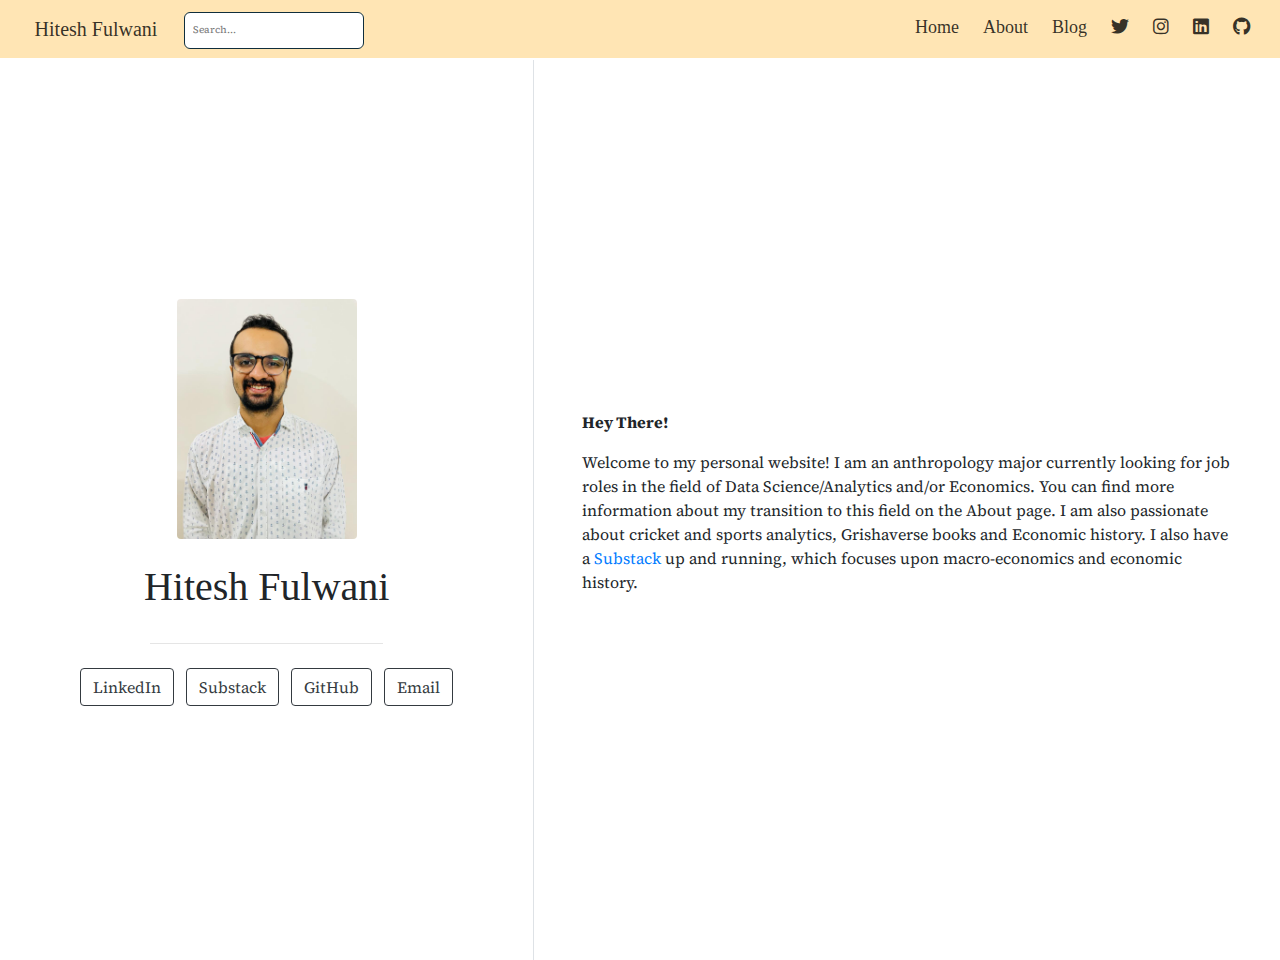
==== commit dc5f147a: "changes I am tryong" ====
--- a/docs/index.html
+++ b/docs/index.html
@@ -757,7 +757,7 @@
 
           /*-- ARTICLE METADATA --*/
           d-byline {
-            --heading-size:    0.6rem;
+            --heading-size:    0.4rem;
             --heading-color:   rgba(0, 0, 0, 0.5);
             --body-size:       1.0rem;
             --body-color:      rgba(0, 0, 0, 0.8);
@@ -781,10 +781,10 @@
           /* These properties only apply to Distill sites and blogs  */
 
           .distill-site-header {
-            --title-size:       18px;
+            --title-size:       20px;
             --text-color:       rgb(0 0 0 / 80%);
-            --text-size:        15px;
-            --hover-color:      rgb(0 0 0 / 80%);
+            --text-size:        18px;
+            --hover-color:      #383838;
             --bkgd-color:       #FFE5B4;
           }
 
@@ -800,6 +800,7 @@
 
           /*-- Additional custom styles --*/
           /* Add any additional CSS rules below                      */
+
 
           .pull-left {
             float: left;
@@ -860,7 +861,17 @@
               width: 300px;
             }
             
-          }</style>
+          }
+
+
+
+          .posts-list .post-preview img {
+            height:50%;
+            display:inline-block;
+            
+          }
+
+          </style>
           <style type="text/css">
           /* base style */
 
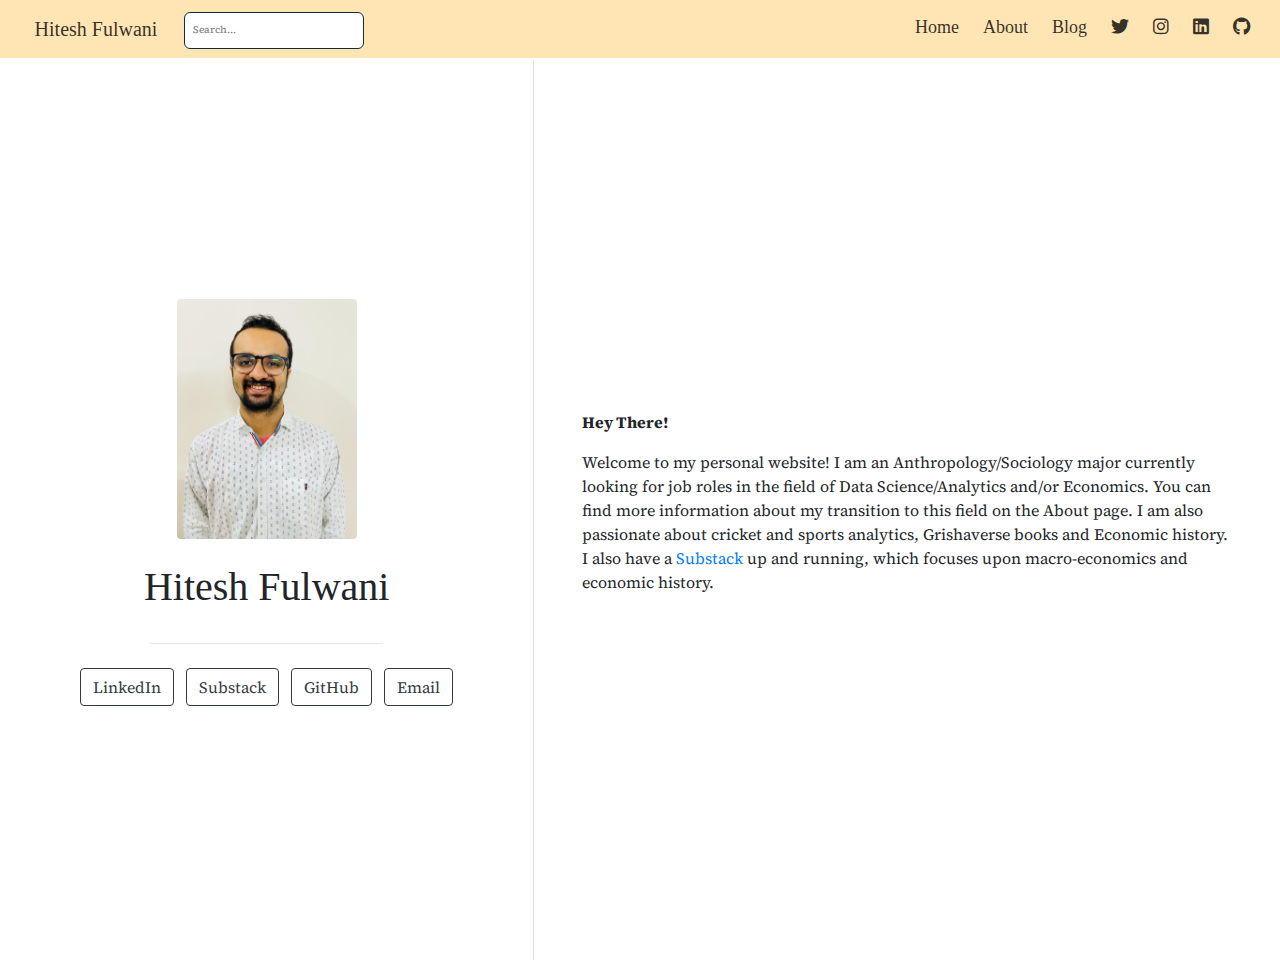
==== commit 2750cfc0: "Updating the major" ====
--- a/docs/index.html
+++ b/docs/index.html
@@ -1114,7 +1114,7 @@
         <div class="d-flex flex-column col px-5 align-items-center align-self-center mh-100" style="overflow-y: scroll;">
           <div class="my-5" id="content">
             <p><strong>Hey There!</strong></p>
-            <p>Welcome to my personal website! I am an anthropology major currently looking for job roles in the field of Data Science/Analytics and/or Economics. You can find more information about my transition to this field on the About page. I am also passionate about cricket and sports analytics, Grishaverse books and Economic history. I also have a <a href="https://hiteshfulwani.substack.com/">Substack</a> up and running, which focuses upon macro-economics and economic history.</p>
+            <p>Welcome to my personal website! I am an Anthropology/Sociology major currently looking for job roles in the field of Data Science/Analytics and/or Economics. You can find more information about my transition to this field on the About page. I am also passionate about cricket and sports analytics, Grishaverse books and Economic history. I also have a <a href="https://hiteshfulwani.substack.com/">Substack</a> up and running, which focuses upon macro-economics and economic history.</p>
           </div>
         </div>
       </div>
@@ -1160,7 +1160,7 @@
             </div>
             <div class="p pt-4 px-5">
               <p><strong>Hey There!</strong></p>
-              <p>Welcome to my personal website! I am an anthropology major currently looking for job roles in the field of Data Science/Analytics and/or Economics. You can find more information about my transition to this field on the About page. I am also passionate about cricket and sports analytics, Grishaverse books and Economic history. I also have a <a href="https://hiteshfulwani.substack.com/">Substack</a> up and running, which focuses upon macro-economics and economic history.</p>
+              <p>Welcome to my personal website! I am an Anthropology/Sociology major currently looking for job roles in the field of Data Science/Analytics and/or Economics. You can find more information about my transition to this field on the About page. I am also passionate about cricket and sports analytics, Grishaverse books and Economic history. I also have a <a href="https://hiteshfulwani.substack.com/">Substack</a> up and running, which focuses upon macro-economics and economic history.</p>
             </div>
         </div>
       </div>
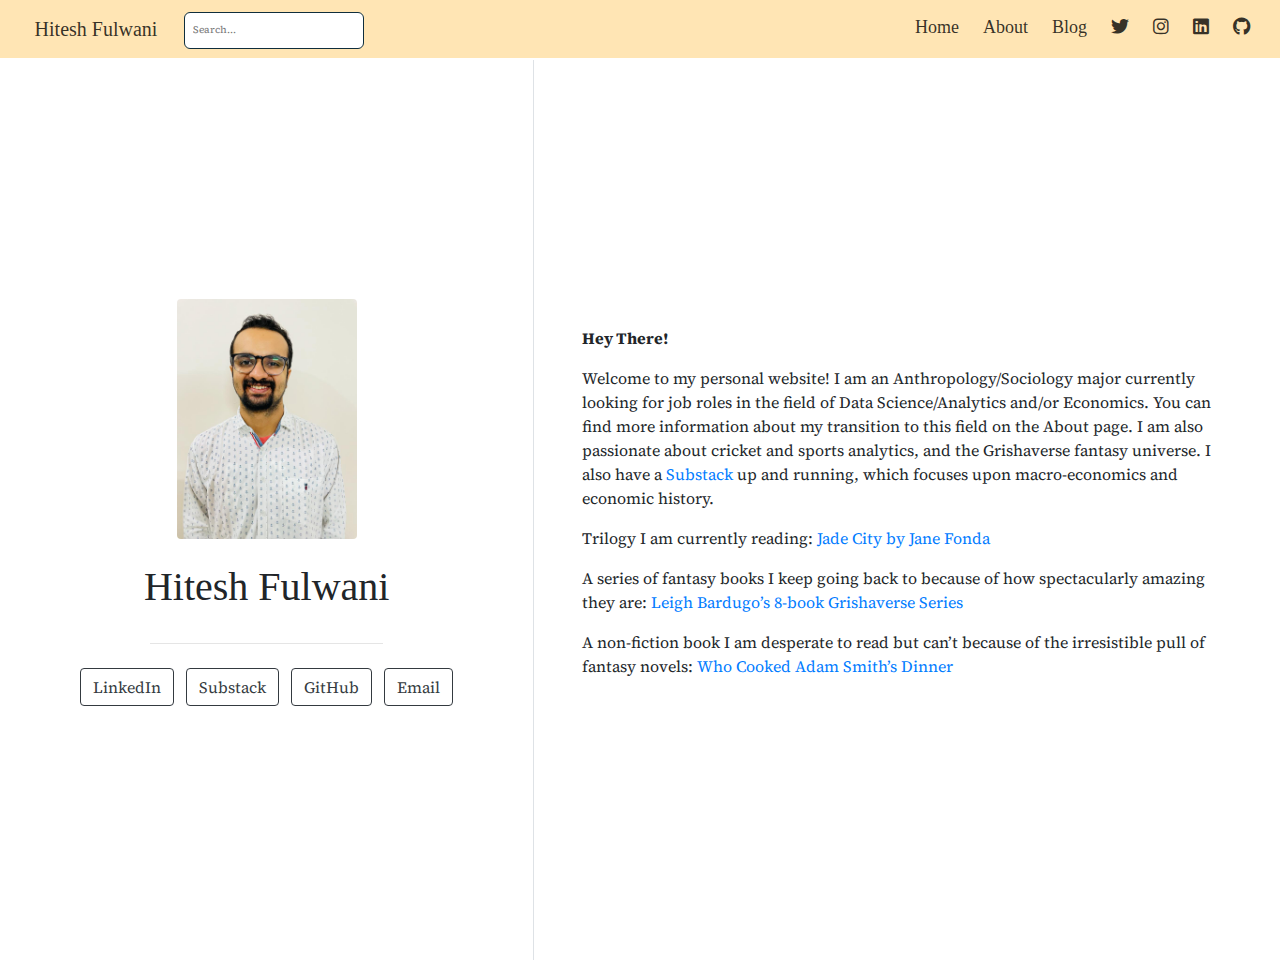
==== commit 52c83895: "Adding readings to Index" ====
--- a/docs/index.html
+++ b/docs/index.html
@@ -1114,7 +1114,10 @@
         <div class="d-flex flex-column col px-5 align-items-center align-self-center mh-100" style="overflow-y: scroll;">
           <div class="my-5" id="content">
             <p><strong>Hey There!</strong></p>
-            <p>Welcome to my personal website! I am an Anthropology/Sociology major currently looking for job roles in the field of Data Science/Analytics and/or Economics. You can find more information about my transition to this field on the About page. I am also passionate about cricket and sports analytics, Grishaverse books and Economic history. I also have a <a href="https://hiteshfulwani.substack.com/">Substack</a> up and running, which focuses upon macro-economics and economic history.</p>
+            <p>Welcome to my personal website! I am an Anthropology/Sociology major currently looking for job roles in the field of Data Science/Analytics and/or Economics. You can find more information about my transition to this field on the About page. I am also passionate about cricket and sports analytics, and the Grishaverse fantasy universe. I also have a <a href="https://hiteshfulwani.substack.com/">Substack</a> up and running, which focuses upon macro-economics and economic history.</p>
+            <p>Trilogy I am currently reading: <a href="https://www.goodreads.com/book/show/43587154-jade-city">Jade City by Jane Fonda</a></p>
+            <p>A series of fantasy books I keep going back to because of how spectacularly amazing they are: <a href="https://www.leighbardugo.com/reading-order/">Leigh Bardugo’s 8-book Grishaverse Series</a></p>
+            <p>A non-fiction book I am desperate to read but can’t because of the irresistible pull of fantasy novels: <a href="https://www.goodreads.com/book/show/23206098-who-cooked-adam-smith-s-dinner-a-story-about-women-and-economics">Who Cooked Adam Smith’s Dinner</a></p>
           </div>
         </div>
       </div>
@@ -1160,7 +1163,10 @@
             </div>
             <div class="p pt-4 px-5">
               <p><strong>Hey There!</strong></p>
-              <p>Welcome to my personal website! I am an Anthropology/Sociology major currently looking for job roles in the field of Data Science/Analytics and/or Economics. You can find more information about my transition to this field on the About page. I am also passionate about cricket and sports analytics, Grishaverse books and Economic history. I also have a <a href="https://hiteshfulwani.substack.com/">Substack</a> up and running, which focuses upon macro-economics and economic history.</p>
+              <p>Welcome to my personal website! I am an Anthropology/Sociology major currently looking for job roles in the field of Data Science/Analytics and/or Economics. You can find more information about my transition to this field on the About page. I am also passionate about cricket and sports analytics, and the Grishaverse fantasy universe. I also have a <a href="https://hiteshfulwani.substack.com/">Substack</a> up and running, which focuses upon macro-economics and economic history.</p>
+              <p>Trilogy I am currently reading: <a href="https://www.goodreads.com/book/show/43587154-jade-city">Jade City by Jane Fonda</a></p>
+              <p>A series of fantasy books I keep going back to because of how spectacularly amazing they are: <a href="https://www.leighbardugo.com/reading-order/">Leigh Bardugo’s 8-book Grishaverse Series</a></p>
+              <p>A non-fiction book I am desperate to read but can’t because of the irresistible pull of fantasy novels: <a href="https://www.goodreads.com/book/show/23206098-who-cooked-adam-smith-s-dinner-a-story-about-women-and-economics">Who Cooked Adam Smith’s Dinner</a></p>
             </div>
         </div>
       </div>
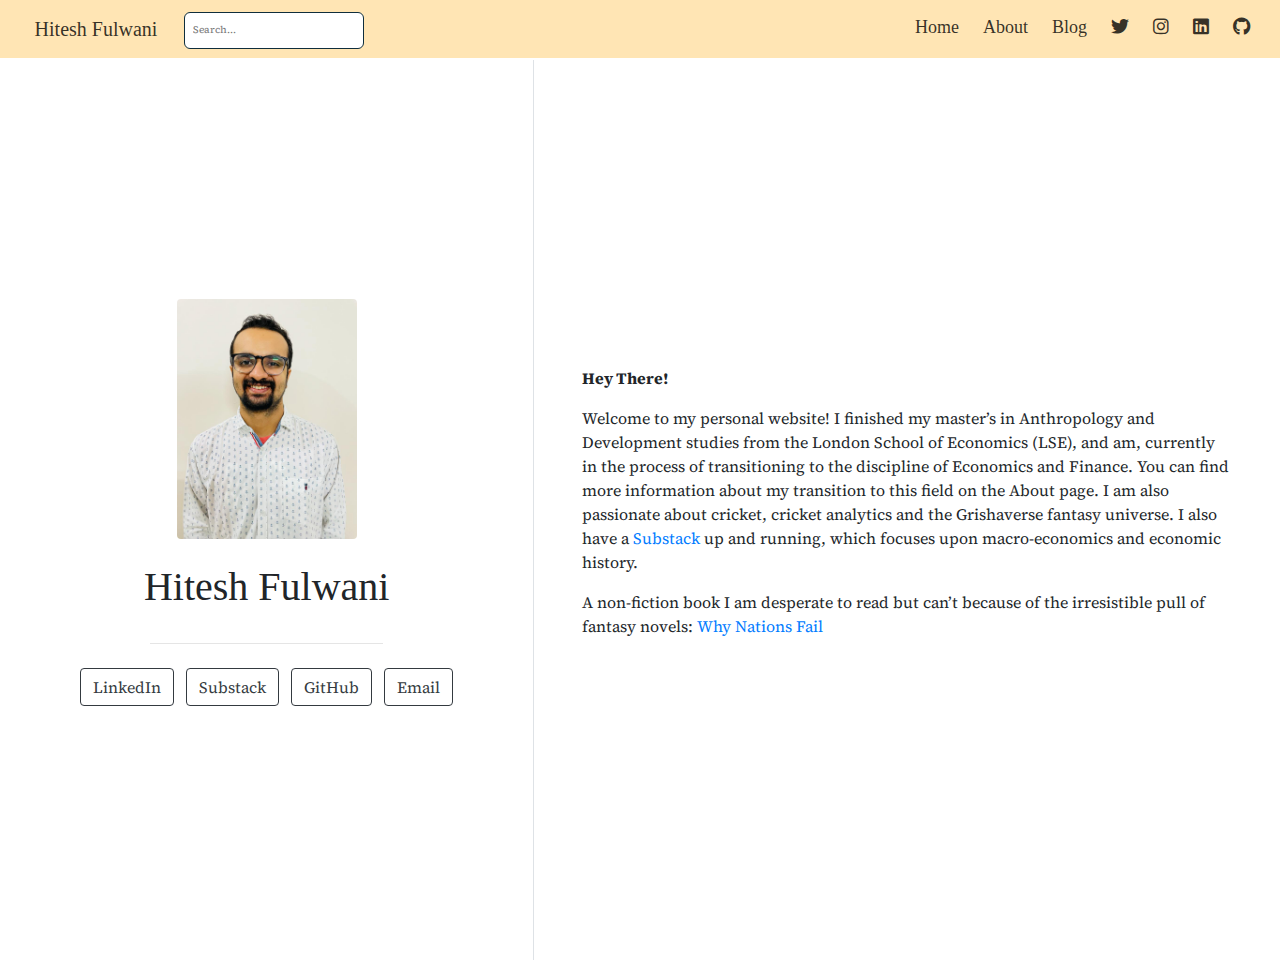
==== commit 8a657957: "editing the intro" ====
--- a/docs/index.html
+++ b/docs/index.html
@@ -1114,10 +1114,8 @@
         <div class="d-flex flex-column col px-5 align-items-center align-self-center mh-100" style="overflow-y: scroll;">
           <div class="my-5" id="content">
             <p><strong>Hey There!</strong></p>
-            <p>Welcome to my personal website! I am an Anthropology/Sociology major currently looking for job roles in the field of Data Science/Analytics and/or Economics. You can find more information about my transition to this field on the About page. I am also passionate about cricket and sports analytics, and the Grishaverse fantasy universe. I also have a <a href="https://hiteshfulwani.substack.com/">Substack</a> up and running, which focuses upon macro-economics and economic history.</p>
-            <p>Trilogy I am currently reading: <a href="https://www.goodreads.com/book/show/43587154-jade-city">Jade City by Jane Fonda</a></p>
-            <p>A series of fantasy books I keep going back to because of how spectacularly amazing they are: <a href="https://www.leighbardugo.com/reading-order/">Leigh Bardugo’s 8-book Grishaverse Series</a></p>
-            <p>A non-fiction book I am desperate to read but can’t because of the irresistible pull of fantasy novels: <a href="https://www.goodreads.com/book/show/23206098-who-cooked-adam-smith-s-dinner-a-story-about-women-and-economics">Who Cooked Adam Smith’s Dinner</a></p>
+            <p>Welcome to my personal website! I finished my master’s in Anthropology and Development studies from the London School of Economics (LSE), and am, currently in the process of transitioning to the discipline of Economics and Finance. You can find more information about my transition to this field on the About page. I am also passionate about cricket, cricket analytics and the Grishaverse fantasy universe. I also have a <a href="https://hiteshfulwani.substack.com/">Substack</a> up and running, which focuses upon macro-economics and economic history.</p>
+            <p>A non-fiction book I am desperate to read but can’t because of the irresistible pull of fantasy novels: <a href="https://www.goodreads.com/book/show/12158480-why-nations-fail">Why Nations Fail</a></p>
           </div>
         </div>
       </div>
@@ -1163,10 +1161,8 @@
             </div>
             <div class="p pt-4 px-5">
               <p><strong>Hey There!</strong></p>
-              <p>Welcome to my personal website! I am an Anthropology/Sociology major currently looking for job roles in the field of Data Science/Analytics and/or Economics. You can find more information about my transition to this field on the About page. I am also passionate about cricket and sports analytics, and the Grishaverse fantasy universe. I also have a <a href="https://hiteshfulwani.substack.com/">Substack</a> up and running, which focuses upon macro-economics and economic history.</p>
-              <p>Trilogy I am currently reading: <a href="https://www.goodreads.com/book/show/43587154-jade-city">Jade City by Jane Fonda</a></p>
-              <p>A series of fantasy books I keep going back to because of how spectacularly amazing they are: <a href="https://www.leighbardugo.com/reading-order/">Leigh Bardugo’s 8-book Grishaverse Series</a></p>
-              <p>A non-fiction book I am desperate to read but can’t because of the irresistible pull of fantasy novels: <a href="https://www.goodreads.com/book/show/23206098-who-cooked-adam-smith-s-dinner-a-story-about-women-and-economics">Who Cooked Adam Smith’s Dinner</a></p>
+              <p>Welcome to my personal website! I finished my master’s in Anthropology and Development studies from the London School of Economics (LSE), and am, currently in the process of transitioning to the discipline of Economics and Finance. You can find more information about my transition to this field on the About page. I am also passionate about cricket, cricket analytics and the Grishaverse fantasy universe. I also have a <a href="https://hiteshfulwani.substack.com/">Substack</a> up and running, which focuses upon macro-economics and economic history.</p>
+              <p>A non-fiction book I am desperate to read but can’t because of the irresistible pull of fantasy novels: <a href="https://www.goodreads.com/book/show/12158480-why-nations-fail">Why Nations Fail</a></p>
             </div>
         </div>
       </div>
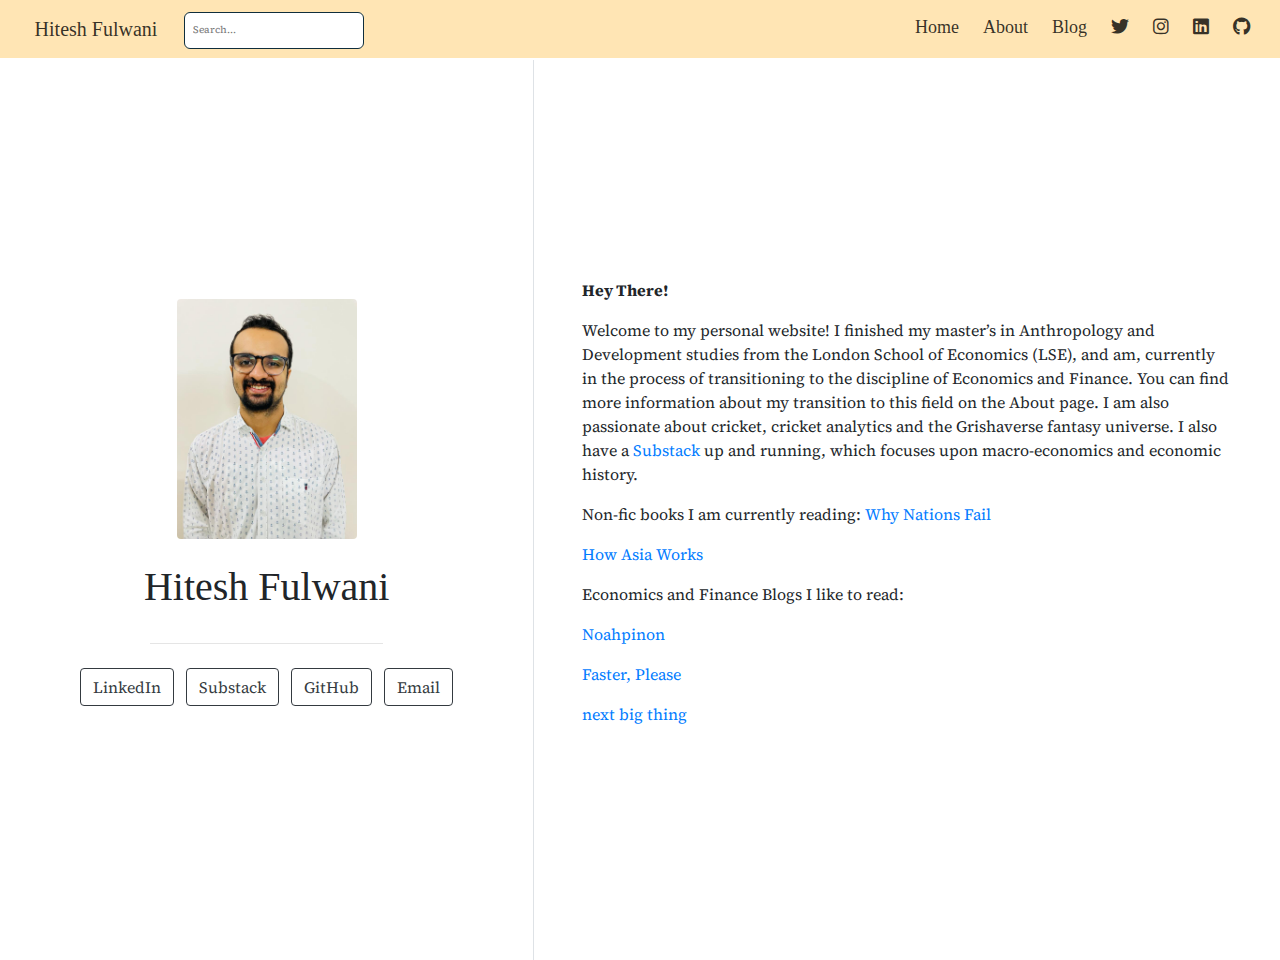
==== commit dab9c6d0: "editing about and intro" ====
--- a/docs/index.html
+++ b/docs/index.html
@@ -1115,7 +1115,12 @@
           <div class="my-5" id="content">
             <p><strong>Hey There!</strong></p>
             <p>Welcome to my personal website! I finished my master’s in Anthropology and Development studies from the London School of Economics (LSE), and am, currently in the process of transitioning to the discipline of Economics and Finance. You can find more information about my transition to this field on the About page. I am also passionate about cricket, cricket analytics and the Grishaverse fantasy universe. I also have a <a href="https://hiteshfulwani.substack.com/">Substack</a> up and running, which focuses upon macro-economics and economic history.</p>
-            <p>A non-fiction book I am desperate to read but can’t because of the irresistible pull of fantasy novels: <a href="https://www.goodreads.com/book/show/12158480-why-nations-fail">Why Nations Fail</a></p>
+            <p>Non-fic books I am currently reading: <a href="https://www.goodreads.com/book/show/12158480-why-nations-fail">Why Nations Fail</a></p>
+            <p><a href="https://www.goodreads.com/en/book/show/16144575-how-asia-works">How Asia Works</a></p>
+            <p>Economics and Finance Blogs I like to read:</p>
+            <p><a href="https://noahpinion.substack.com/">Noahpinon</a></p>
+            <p><a href="https://fasterplease.substack.com/">Faster, Please</a></p>
+            <p><a href="https://nbt.substack.com/about">next big thing</a></p>
           </div>
         </div>
       </div>
@@ -1162,7 +1167,12 @@
             <div class="p pt-4 px-5">
               <p><strong>Hey There!</strong></p>
               <p>Welcome to my personal website! I finished my master’s in Anthropology and Development studies from the London School of Economics (LSE), and am, currently in the process of transitioning to the discipline of Economics and Finance. You can find more information about my transition to this field on the About page. I am also passionate about cricket, cricket analytics and the Grishaverse fantasy universe. I also have a <a href="https://hiteshfulwani.substack.com/">Substack</a> up and running, which focuses upon macro-economics and economic history.</p>
-              <p>A non-fiction book I am desperate to read but can’t because of the irresistible pull of fantasy novels: <a href="https://www.goodreads.com/book/show/12158480-why-nations-fail">Why Nations Fail</a></p>
+              <p>Non-fic books I am currently reading: <a href="https://www.goodreads.com/book/show/12158480-why-nations-fail">Why Nations Fail</a></p>
+              <p><a href="https://www.goodreads.com/en/book/show/16144575-how-asia-works">How Asia Works</a></p>
+              <p>Economics and Finance Blogs I like to read:</p>
+              <p><a href="https://noahpinion.substack.com/">Noahpinon</a></p>
+              <p><a href="https://fasterplease.substack.com/">Faster, Please</a></p>
+              <p><a href="https://nbt.substack.com/about">next big thing</a></p>
             </div>
         </div>
       </div>
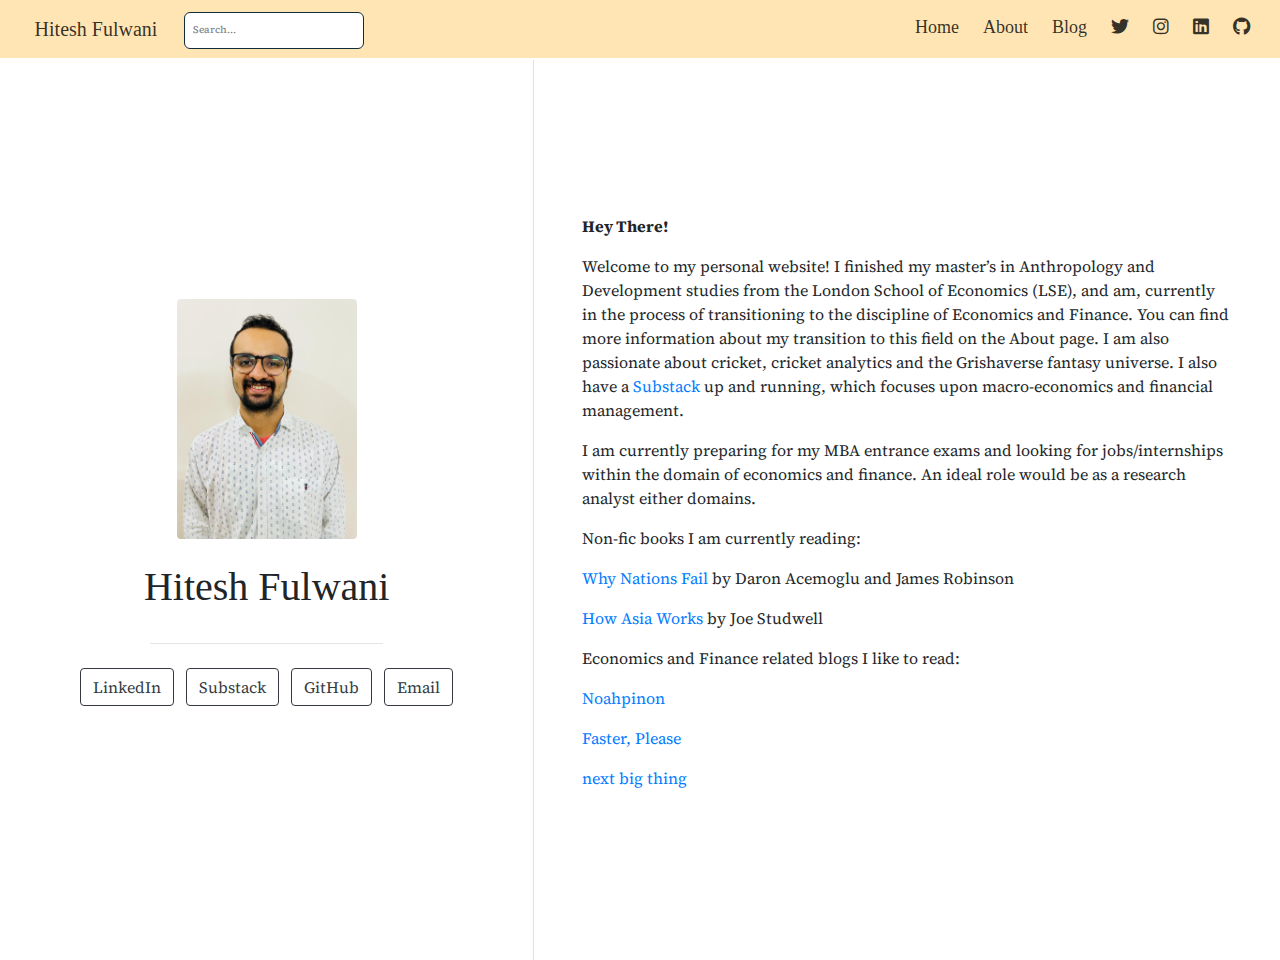
==== commit 68ccb427: "more changes to index" ====
--- a/docs/index.html
+++ b/docs/index.html
@@ -1114,10 +1114,12 @@
         <div class="d-flex flex-column col px-5 align-items-center align-self-center mh-100" style="overflow-y: scroll;">
           <div class="my-5" id="content">
             <p><strong>Hey There!</strong></p>
-            <p>Welcome to my personal website! I finished my master’s in Anthropology and Development studies from the London School of Economics (LSE), and am, currently in the process of transitioning to the discipline of Economics and Finance. You can find more information about my transition to this field on the About page. I am also passionate about cricket, cricket analytics and the Grishaverse fantasy universe. I also have a <a href="https://hiteshfulwani.substack.com/">Substack</a> up and running, which focuses upon macro-economics and economic history.</p>
-            <p>Non-fic books I am currently reading: <a href="https://www.goodreads.com/book/show/12158480-why-nations-fail">Why Nations Fail</a></p>
-            <p><a href="https://www.goodreads.com/en/book/show/16144575-how-asia-works">How Asia Works</a></p>
-            <p>Economics and Finance Blogs I like to read:</p>
+            <p>Welcome to my personal website! I finished my master’s in Anthropology and Development studies from the London School of Economics (LSE), and am, currently in the process of transitioning to the discipline of Economics and Finance. You can find more information about my transition to this field on the About page. I am also passionate about cricket, cricket analytics and the Grishaverse fantasy universe. I also have a <a href="https://hiteshfulwani.substack.com/">Substack</a> up and running, which focuses upon macro-economics and financial management.</p>
+            <p>I am currently preparing for my MBA entrance exams and looking for jobs/internships within the domain of economics and finance. An ideal role would be as a research analyst either domains.</p>
+            <p>Non-fic books I am currently reading:</p>
+            <p><a href="https://www.goodreads.com/book/show/12158480-why-nations-fail">Why Nations Fail</a> by Daron Acemoglu and James Robinson</p>
+            <p><a href="https://www.goodreads.com/en/book/show/16144575-how-asia-works">How Asia Works</a> by Joe Studwell</p>
+            <p>Economics and Finance related blogs I like to read:</p>
             <p><a href="https://noahpinion.substack.com/">Noahpinon</a></p>
             <p><a href="https://fasterplease.substack.com/">Faster, Please</a></p>
             <p><a href="https://nbt.substack.com/about">next big thing</a></p>
@@ -1166,10 +1168,12 @@
             </div>
             <div class="p pt-4 px-5">
               <p><strong>Hey There!</strong></p>
-              <p>Welcome to my personal website! I finished my master’s in Anthropology and Development studies from the London School of Economics (LSE), and am, currently in the process of transitioning to the discipline of Economics and Finance. You can find more information about my transition to this field on the About page. I am also passionate about cricket, cricket analytics and the Grishaverse fantasy universe. I also have a <a href="https://hiteshfulwani.substack.com/">Substack</a> up and running, which focuses upon macro-economics and economic history.</p>
-              <p>Non-fic books I am currently reading: <a href="https://www.goodreads.com/book/show/12158480-why-nations-fail">Why Nations Fail</a></p>
-              <p><a href="https://www.goodreads.com/en/book/show/16144575-how-asia-works">How Asia Works</a></p>
-              <p>Economics and Finance Blogs I like to read:</p>
+              <p>Welcome to my personal website! I finished my master’s in Anthropology and Development studies from the London School of Economics (LSE), and am, currently in the process of transitioning to the discipline of Economics and Finance. You can find more information about my transition to this field on the About page. I am also passionate about cricket, cricket analytics and the Grishaverse fantasy universe. I also have a <a href="https://hiteshfulwani.substack.com/">Substack</a> up and running, which focuses upon macro-economics and financial management.</p>
+              <p>I am currently preparing for my MBA entrance exams and looking for jobs/internships within the domain of economics and finance. An ideal role would be as a research analyst either domains.</p>
+              <p>Non-fic books I am currently reading:</p>
+              <p><a href="https://www.goodreads.com/book/show/12158480-why-nations-fail">Why Nations Fail</a> by Daron Acemoglu and James Robinson</p>
+              <p><a href="https://www.goodreads.com/en/book/show/16144575-how-asia-works">How Asia Works</a> by Joe Studwell</p>
+              <p>Economics and Finance related blogs I like to read:</p>
               <p><a href="https://noahpinion.substack.com/">Noahpinon</a></p>
               <p><a href="https://fasterplease.substack.com/">Faster, Please</a></p>
               <p><a href="https://nbt.substack.com/about">next big thing</a></p>
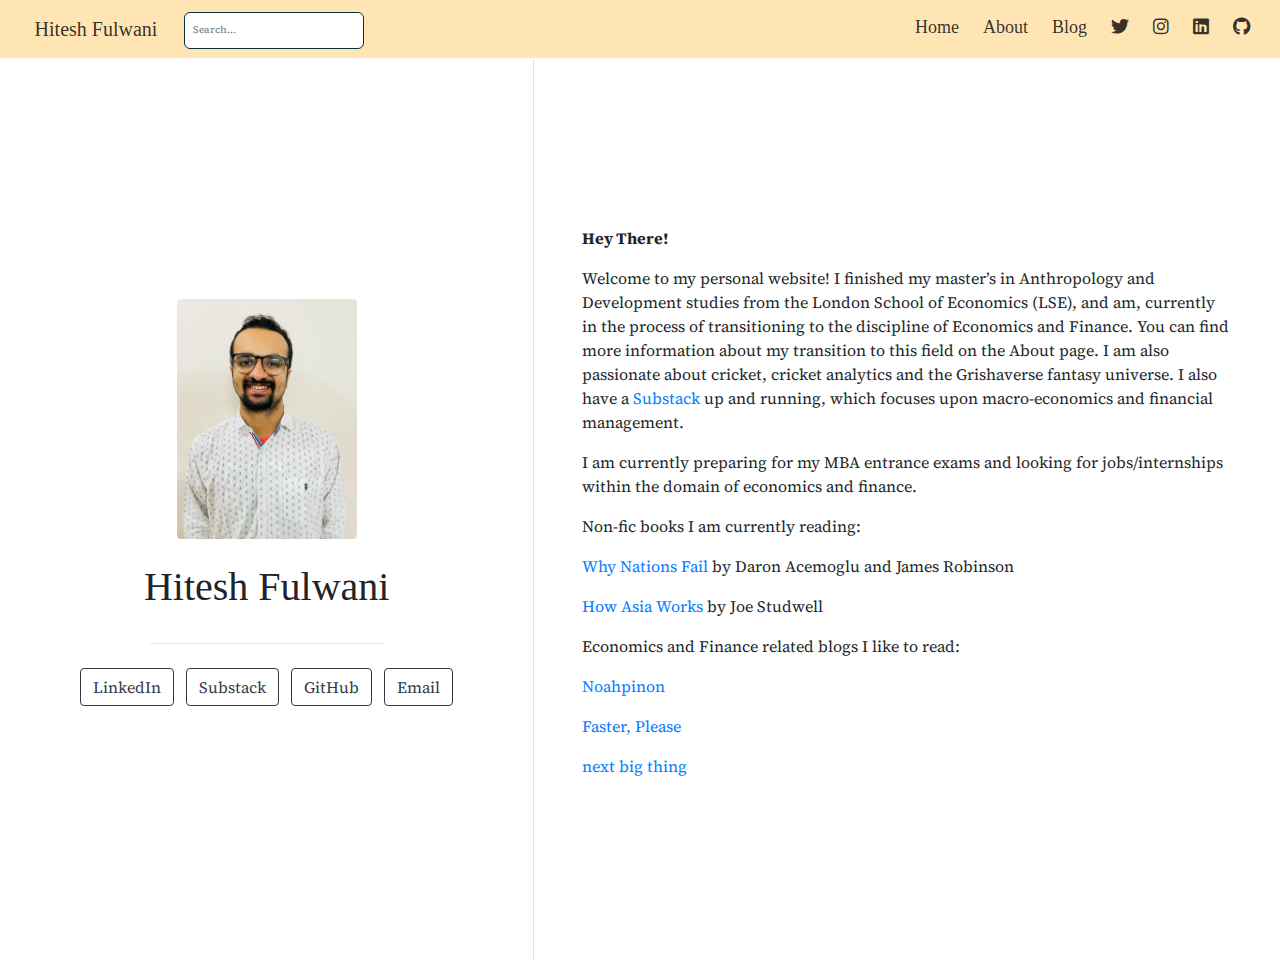
==== commit 1954bc4a: "editing typos in index" ====
--- a/docs/index.html
+++ b/docs/index.html
@@ -1115,7 +1115,7 @@
           <div class="my-5" id="content">
             <p><strong>Hey There!</strong></p>
             <p>Welcome to my personal website! I finished my master’s in Anthropology and Development studies from the London School of Economics (LSE), and am, currently in the process of transitioning to the discipline of Economics and Finance. You can find more information about my transition to this field on the About page. I am also passionate about cricket, cricket analytics and the Grishaverse fantasy universe. I also have a <a href="https://hiteshfulwani.substack.com/">Substack</a> up and running, which focuses upon macro-economics and financial management.</p>
-            <p>I am currently preparing for my MBA entrance exams and looking for jobs/internships within the domain of economics and finance. An ideal role would be as a research analyst either domains.</p>
+            <p>I am currently preparing for my MBA entrance exams and looking for jobs/internships within the domain of economics and finance.</p>
             <p>Non-fic books I am currently reading:</p>
             <p><a href="https://www.goodreads.com/book/show/12158480-why-nations-fail">Why Nations Fail</a> by Daron Acemoglu and James Robinson</p>
             <p><a href="https://www.goodreads.com/en/book/show/16144575-how-asia-works">How Asia Works</a> by Joe Studwell</p>
@@ -1169,7 +1169,7 @@
             <div class="p pt-4 px-5">
               <p><strong>Hey There!</strong></p>
               <p>Welcome to my personal website! I finished my master’s in Anthropology and Development studies from the London School of Economics (LSE), and am, currently in the process of transitioning to the discipline of Economics and Finance. You can find more information about my transition to this field on the About page. I am also passionate about cricket, cricket analytics and the Grishaverse fantasy universe. I also have a <a href="https://hiteshfulwani.substack.com/">Substack</a> up and running, which focuses upon macro-economics and financial management.</p>
-              <p>I am currently preparing for my MBA entrance exams and looking for jobs/internships within the domain of economics and finance. An ideal role would be as a research analyst either domains.</p>
+              <p>I am currently preparing for my MBA entrance exams and looking for jobs/internships within the domain of economics and finance.</p>
               <p>Non-fic books I am currently reading:</p>
               <p><a href="https://www.goodreads.com/book/show/12158480-why-nations-fail">Why Nations Fail</a> by Daron Acemoglu and James Robinson</p>
               <p><a href="https://www.goodreads.com/en/book/show/16144575-how-asia-works">How Asia Works</a> by Joe Studwell</p>
